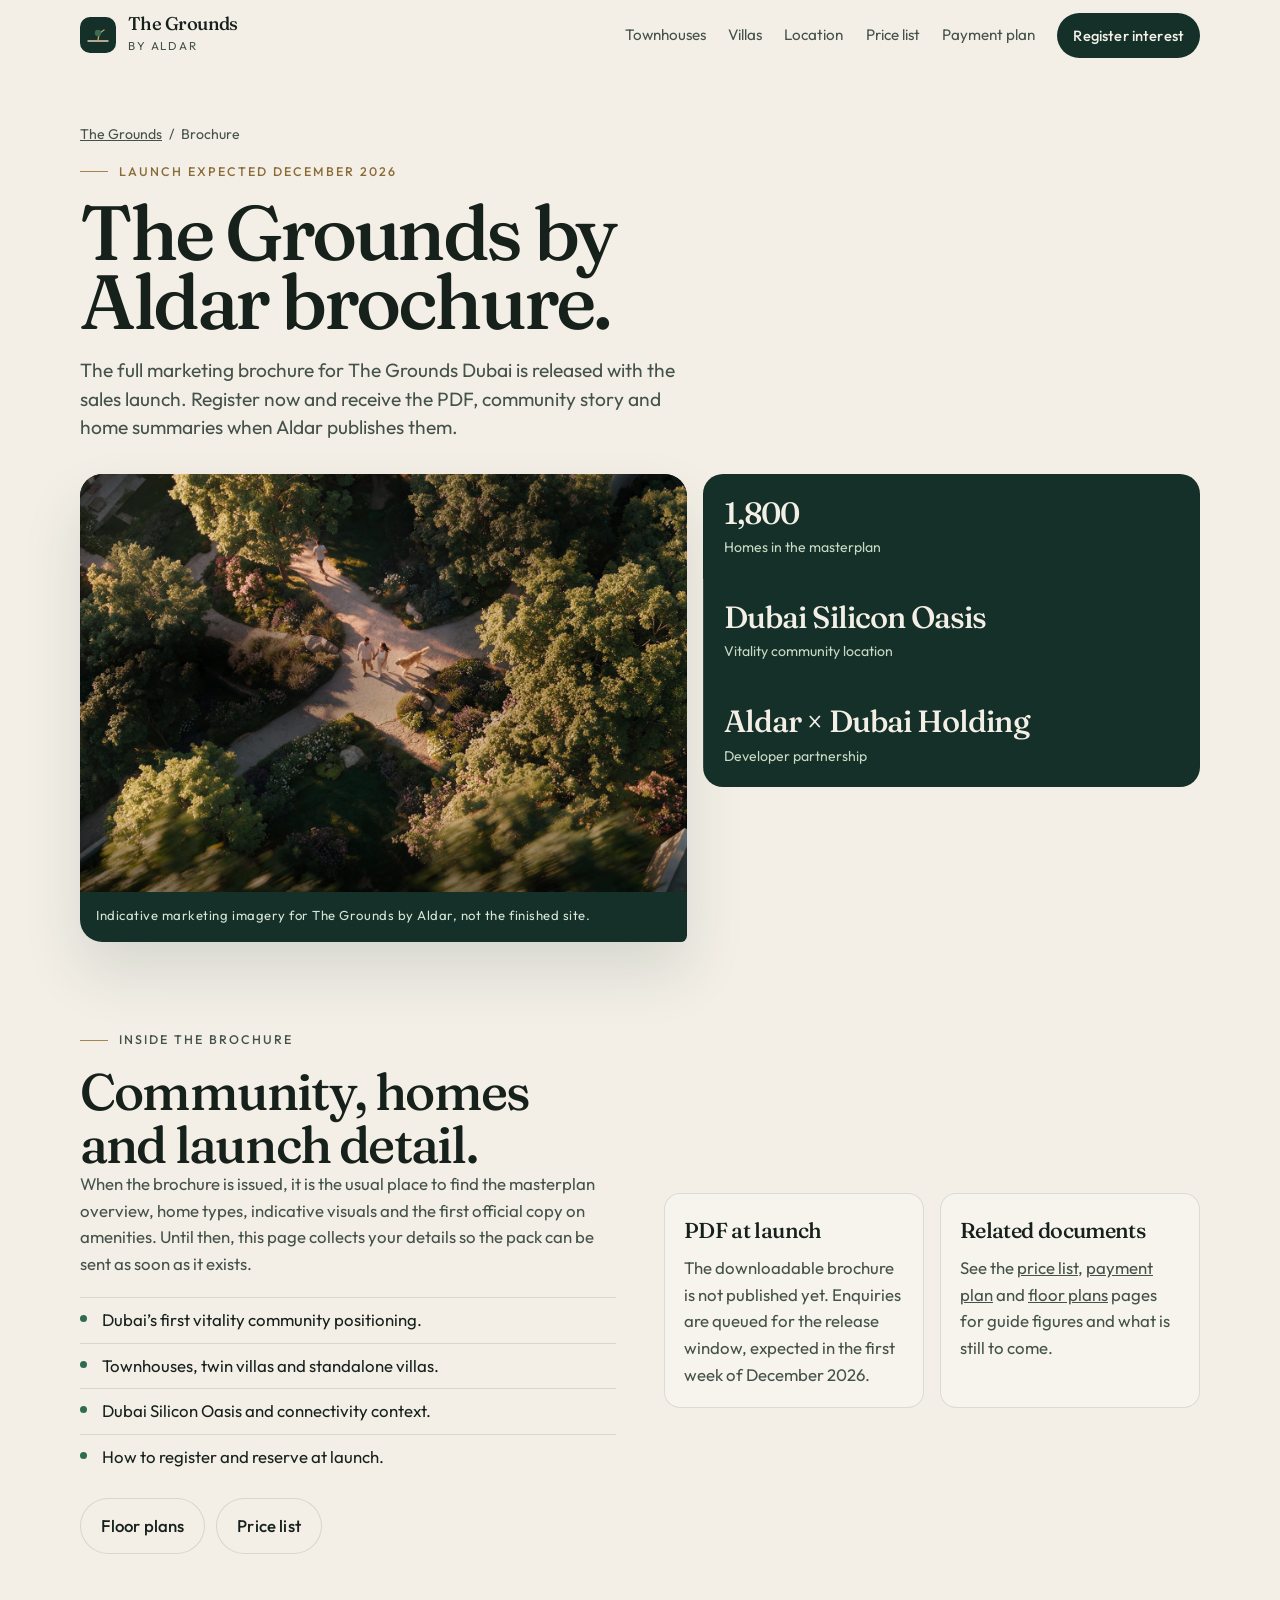
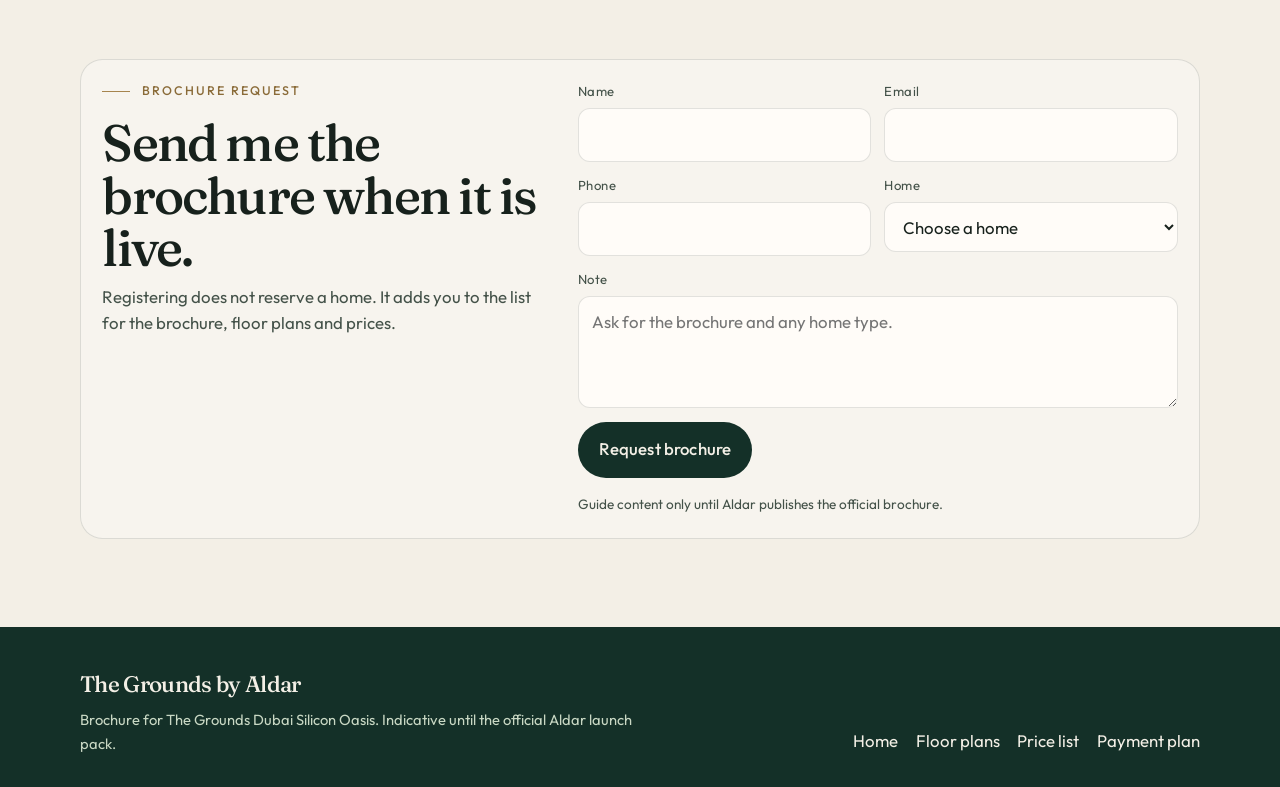
==== brochure/index.html @ dc60a8c9 "Add SEO pages, media, IndexNow, and hero video. Brochure, floor plans, price list, and payment plan " ====
<!DOCTYPE html>
<html lang="en">
<head>
  <meta charset="utf-8">
  <script>
    window.dataLayer = window.dataLayer || [];
    function gtag(){dataLayer.push(arguments);}
    gtag('js', new Date());
  </script>
  <script async src="https://www.googletagmanager.com/gtm.js?id=GTM-KSW89QM7"></script>
  <meta name="viewport" content="width=device-width, initial-scale=1">
  <meta name="indexnow" content="95e171fb8d6144fe8e148624938d73c3">
  <title>Brochure | The Grounds by Aldar Dubai Silicon Oasis</title>
  <meta name="description" content="Request The Grounds by Aldar brochure for Dubai’s first vitality community in Dubai Silicon Oasis. Townhouses and villas from AED 2.85M by Aldar and Dubai Holding.">
  <meta name="robots" content="index, follow">
  <link rel="canonical" href="https://thegrounds.ae/brochure/">
  <meta property="og:type" content="website">
  <meta property="og:site_name" content="The Grounds by Aldar">
  <meta property="og:title" content="The Grounds by Aldar brochure | Vitality community Dubai">
  <meta property="og:description" content="Download or receive the official brochure for The Grounds by Aldar in Dubai Silicon Oasis when it is released at launch.">
  <meta property="og:url" content="https://thegrounds.ae/brochure/">
  <meta property="og:image" content="https://thegrounds.ae/assets/home_banner.webp">
  <meta property="og:image:alt" content="The Grounds by Aldar vitality community marketing banner in Dubai Silicon Oasis">
  <meta name="twitter:card" content="summary_large_image">
  <meta name="theme-color" content="#f3efe6">
  <link rel="icon" href="../assets/favicon.svg" type="image/svg+xml">
  <link rel="stylesheet" href="../css/styles.css">
  <script type="application/ld+json">
  {
    "@context": "https://schema.org",
    "@type": "WebPage",
    "name": "The Grounds by Aldar brochure",
    "description": "Brochure and launch pack for The Grounds by Aldar, Dubai Silicon Oasis.",
    "url": "https://thegrounds.ae/brochure/",
    "isPartOf": { "@type": "WebSite", "name": "The Grounds by Aldar", "url": "https://thegrounds.ae/" },
    "about": {
      "@type": "Residence",
      "name": "The Grounds by Aldar",
      "address": { "@type": "PostalAddress", "addressLocality": "Dubai Silicon Oasis", "addressRegion": "Dubai", "addressCountry": "AE" }
    }
  }
  </script>
</head>
<body>
  <a class="skip" href="#content">Skip to content</a>
  <header class="site-header" data-header>
    <div class="header-inner">
      <a class="brand" href="../">
        <svg width="36" height="36" viewBox="0 0 36 36" aria-hidden="true">
          <rect width="36" height="36" rx="10" fill="#143028"/>
          <path d="M8 24h20" stroke="#e6d3b4" stroke-width="1.4" stroke-linecap="round"/>
          <path d="M18 24c0-6 2.2-9 6-11" stroke="#c4a36a" stroke-width="1.4" fill="none" stroke-linecap="round"/>
          <circle cx="18" cy="16" r="3.2" fill="#3e6b52"/>
        </svg>
        <span><strong>The Grounds</strong><em>by Aldar</em></span>
      </a>
      <button class="nav-toggle" type="button" aria-expanded="false" aria-controls="site-nav" data-nav-toggle>
        <span class="bars" aria-hidden="true"><span></span><span></span><span></span></span>
        <span data-nav-label>Menu</span>
      </button>
      <nav class="site-nav" id="site-nav" data-nav>
        <a href="../townhouses/">Townhouses</a>
        <a href="../villas/">Villas</a>
        <a href="../location/">Location</a>
        <a href="../price-list/">Price list</a>
        <a href="../payment-plan/">Payment plan</a>
        <a class="btn" href="#enquire">Register interest</a>
      </nav>
    </div>
  </header>

  <main id="content">
    <header class="wrap page-hero">
      <p class="crumbs"><a href="../">The Grounds</a> <span aria-hidden="true">/</span> Brochure</p>
      <p class="eyebrow"><span></span> Launch expected December 2026</p>
      <h1>The Grounds by Aldar brochure.</h1>
      <p class="lede">The full marketing brochure for The Grounds Dubai is released with the sales launch. Register now and receive the PDF, community story and home summaries when Aldar publishes them.</p>
    </header>

    <div class="wrap band">
      <figure class="frame">
        <img src="../assets/home_banner.webp" width="1600" height="900" loading="eager" decoding="async" alt="The Grounds by Aldar vitality community in Dubai Silicon Oasis — aerial lifestyle render with homes and green landscape">
        <figcaption>Indicative marketing imagery for The Grounds by Aldar, not the finished site.</figcaption>
      </figure>
      <div class="stats stack">
        <div><strong>1,800</strong><span>Homes in the masterplan</span></div>
        <div><strong>Dubai Silicon Oasis</strong><span>Vitality community location</span></div>
        <div><strong>Aldar × Dubai Holding</strong><span>Developer partnership</span></div>
      </div>
    </div>

    <section class="section">
      <div class="wrap split">
        <div class="measure">
          <p class="eyebrow"><span></span> Inside the brochure</p>
          <h2>Community, homes and launch detail.</h2>
          <p>When the brochure is issued, it is the usual place to find the masterplan overview, home types, indicative visuals and the first official copy on amenities. Until then, this page collects your details so the pack can be sent as soon as it exists.</p>
          <ul class="tick">
            <li>Dubai’s first vitality community positioning.</li>
            <li>Townhouses, twin villas and standalone villas.</li>
            <li>Dubai Silicon Oasis and connectivity context.</li>
            <li>How to register and reserve at launch.</li>
          </ul>
          <p style="margin-top:1.2rem;">
            <a class="btn btn-ghost" href="../floor-plans/">Floor plans</a>
            <a class="btn btn-ghost" href="../price-list/" style="margin-left:.5rem">Price list</a>
          </p>
        </div>
        <div class="why-grid">
          <article class="card">
            <h3>PDF at launch</h3>
            <p>The downloadable brochure is not published yet. Enquiries are queued for the release window, expected in the first week of December 2026.</p>
          </article>
          <article class="card">
            <h3>Related documents</h3>
            <p>See the <a href="../price-list/">price list</a>, <a href="../payment-plan/">payment plan</a> and <a href="../floor-plans/">floor plans</a> pages for guide figures and what is still to come.</p>
          </article>
        </div>
      </div>
    </section>

    <section class="section" id="enquire" style="padding-top:0">
      <div class="wrap enquire">
        <div>
          <p class="eyebrow"><span></span> Brochure request</p>
          <h2>Send me the brochure when it is live.</h2>
          <p class="intro">Registering does not reserve a home. It adds you to the list for the brochure, floor plans and prices.</p>
        </div>
        <form data-enquire action="#enquire" method="post">
          <div data-form-fields>
            <div class="form-grid">
              <label class="field"><span>Name</span><input name="name" type="text" autocomplete="name" required></label>
              <label class="field"><span>Email</span><input name="email" type="email" autocomplete="email" required></label>
              <label class="field"><span>Phone</span><input name="phone" type="tel" autocomplete="tel" required></label>
              <label class="field">
                <span>Home</span>
                <select name="home" required>
                  <option value="">Choose a home</option>
                  <option>3-bedroom townhouse</option>
                  <option>4-bedroom townhouse</option>
                  <option>4-bedroom twin villa</option>
                  <option>3-bedroom villa</option>
                  <option>4-bedroom villa</option>
                  <option>Not sure yet</option>
                </select>
              </label>
              <label class="field wide"><span>Note</span><textarea name="note" placeholder="Ask for the brochure and any home type."></textarea></label>
            </div>
            <p class="form-error" data-form-error hidden></p>
            <p style="margin-top:.9rem"><button class="btn" type="submit">Request brochure</button></p>
            <p class="fine">Guide content only until Aldar publishes the official brochure.</p>
          </div>
          <div class="form-success" data-form-success tabindex="-1" hidden>
            <h3>You’re on the list.</h3>
            <p>Thanks. We have noted your interest in the brochure. A reservation only happens later, against the developer’s sales documents.</p>
          </div>
        </form>
      </div>
    </section>
  </main>

  <footer class="site-footer">
    <div class="wrap footer-inner">
      <div>
        <strong>The Grounds by Aldar</strong>
        <p>Brochure for The Grounds Dubai Silicon Oasis. Indicative until the official Aldar launch pack.</p>
      </div>
      <nav class="footer-nav" aria-label="Footer">
        <a href="../">Home</a>
        <a href="../floor-plans/">Floor plans</a>
        <a href="../price-list/">Price list</a>
        <a href="../payment-plan/">Payment plan</a>
      </nav>
    </div>
  </footer>
  <script src="../js/main.js"></script>
</body>
</html>
---- css/styles.css ----
@font-face {
  font-family: "Fraunces";
  src: url("../assets/fonts/fraunces-400.woff2") format("woff2");
  font-weight: 400;
  font-style: normal;
  font-display: swap;
}
@font-face {
  font-family: "Fraunces";
  src: url("../assets/fonts/fraunces-400-italic.woff2") format("woff2");
  font-weight: 400;
  font-style: italic;
  font-display: swap;
}
@font-face {
  font-family: "Fraunces";
  src: url("../assets/fonts/fraunces-500.woff2") format("woff2");
  font-weight: 500;
  font-style: normal;
  font-display: swap;
}
@font-face {
  font-family: "Fraunces";
  src: url("../assets/fonts/fraunces-600.woff2") format("woff2");
  font-weight: 600;
  font-style: normal;
  font-display: swap;
}
@font-face {
  font-family: "Outfit";
  src: url("../assets/fonts/outfit-300.woff2") format("woff2");
  font-weight: 300;
  font-style: normal;
  font-display: swap;
}
@font-face {
  font-family: "Outfit";
  src: url("../assets/fonts/outfit-400.woff2") format("woff2");
  font-weight: 400;
  font-style: normal;
  font-display: swap;
}
@font-face {
  font-family: "Outfit";
  src: url("../assets/fonts/outfit-500.woff2") format("woff2");
  font-weight: 500;
  font-style: normal;
  font-display: swap;
}
@font-face {
  font-family: "Outfit";
  src: url("../assets/fonts/outfit-600.woff2") format("woff2");
  font-weight: 600;
  font-style: normal;
  font-display: swap;
}

:root {
  --ink: #17211c;
  --ink-soft: #445249;
  --forest: #143028;
  --forest-2: #1c4336;
  --leaf: #2f6b4f;
  --mist: #d7e4d6;
  --sand: #e7dcc8;
  --cream: #f3efe6;
  --paper: #f7f4ee;
  --white: #fffcf8;
  --brass: #a6844e;
  --brass-deep: #8a6b38;
  --line: rgba(23, 33, 28, 0.12);
  --serif: "Fraunces", "Iowan Old Style", Palatino, Georgia, serif;
  --sans: "Outfit", "Avenir Next", "Segoe UI", sans-serif;
  --wrap: 1120px;
  --header: 4.5rem;
}

*,
*::before,
*::after { box-sizing: border-box; }

html { scroll-behavior: smooth; }

body {
  margin: 0;
  color: var(--ink);
  background: var(--cream);
  font-family: var(--sans);
  font-weight: 400;
  font-size: 1.05rem;
  line-height: 1.6;
  text-rendering: optimizeLegibility;
}

body.nav-open { overflow: hidden; }

img { max-width: 100%; display: block; }

a { color: inherit; }

button, input, select, textarea { font: inherit; color: inherit; }

:focus-visible {
  outline: 2px solid var(--brass);
  outline-offset: 3px;
}

::selection {
  background: #e4d2ae;
  color: var(--ink);
}

[id] { scroll-margin-top: calc(var(--header) + 1rem); }

.skip {
  position: absolute;
  left: 1rem;
  top: -4rem;
  z-index: 80;
  background: var(--forest);
  color: var(--cream);
  padding: 0.7rem 1rem;
  border-radius: 999px;
  text-decoration: none;
}
.skip:focus { top: 1rem; }

.wrap {
  width: min(var(--wrap), calc(100% - 2.5rem));
  margin-inline: auto;
}

.site-header {
  position: sticky;
  top: 0;
  z-index: 40;
  height: var(--header);
  display: flex;
  align-items: center;
  background: var(--cream);
  border-bottom: 1px solid transparent;
}
.site-header.is-scrolled { border-bottom-color: var(--line); }

.header-inner {
  width: min(var(--wrap), calc(100% - 2.5rem));
  margin-inline: auto;
  display: flex;
  align-items: center;
  justify-content: space-between;
  gap: 1.5rem;
}

.brand {
  display: flex;
  align-items: center;
  gap: 0.75rem;
  text-decoration: none;
  min-width: 0;
}
.brand svg { flex: none; }
.brand strong,
.brand em { display: block; font-style: normal; }
.brand strong {
  font-family: var(--serif);
  font-weight: 500;
  font-size: 1.15rem;
  letter-spacing: -0.03em;
  line-height: 1;
}
.brand em {
  margin-top: 0.2rem;
  font-size: 0.72rem;
  letter-spacing: 0.16em;
  text-transform: uppercase;
  color: var(--ink-soft);
}

.nav-toggle {
  display: none;
  align-items: center;
  gap: 0.55rem;
  background: transparent;
  border: 1px solid var(--line);
  border-radius: 999px;
  padding: 0.45rem 0.8rem;
  cursor: pointer;
}
.bars {
  width: 1rem;
  height: 0.7rem;
  display: inline-flex;
  flex-direction: column;
  justify-content: space-between;
}
.bars span {
  display: block;
  height: 1.5px;
  background: var(--ink);
}

.site-nav {
  display: flex;
  align-items: center;
  gap: 1.4rem;
}
.site-nav a {
  text-decoration: none;
  font-size: 0.95rem;
  color: var(--ink-soft);
}
.site-nav a:hover { color: var(--ink); }
.site-nav a[aria-current="page"] {
  color: var(--ink);
  box-shadow: inset 0 -1px 0 var(--brass);
}

.btn {
  display: inline-flex;
  align-items: center;
  justify-content: center;
  gap: 0.5rem;
  border: 0;
  border-radius: 999px;
  padding: 0.9rem 1.3rem;
  background: var(--forest);
  color: var(--cream);
  text-decoration: none;
  cursor: pointer;
  font-weight: 500;
  letter-spacing: 0.01em;
}
.btn:hover { background: var(--forest-2); }
.btn-brass { background: var(--brass); color: #1c1408; }
.btn-brass:hover { background: var(--brass-deep); color: #fffaf2; }
.btn-ghost {
  background: transparent;
  color: var(--ink);
  box-shadow: inset 0 0 0 1px var(--line);
}
.btn-ghost:hover { background: rgba(23, 33, 28, 0.04); }
.site-nav .btn {
  color: var(--cream);
  box-shadow: none;
  padding: 0.65rem 1rem;
  font-size: 0.92rem;
}
.site-nav .btn:hover { color: var(--cream); }

.hero {
  display: grid;
  grid-template-columns: 1.05fr 0.95fr;
  gap: 3.5rem;
  align-items: end;
  padding: 3.5rem 0 2rem;
}
.eyebrow {
  display: flex;
  align-items: center;
  gap: 0.7rem;
  margin: 0 0 1rem;
  color: var(--brass-deep);
  font-size: 0.78rem;
  font-weight: 500;
  letter-spacing: 0.16em;
  text-transform: uppercase;
}
.eyebrow span {
  width: 1.75rem;
  height: 1px;
  background: var(--brass);
}
h1, h2, h3, p { margin-top: 0; }
h2 {
  margin-bottom: 0.6rem;
  font-family: var(--serif);
  font-weight: 500;
  font-size: clamp(2.1rem, 4vw, 3.4rem);
  letter-spacing: -0.035em;
  line-height: 1.02;
}
h1 {
  margin-bottom: 0.4rem;
  font-family: var(--serif);
  font-weight: 500;
  font-size: clamp(3.4rem, 7vw, 6.4rem);
  letter-spacing: -0.045em;
  line-height: 0.9;
}
.hero h1 em {
  font-style: italic;
  font-weight: 400;
}
.lede {
  max-width: 38rem;
  margin: 1.25rem 0 0;
  font-size: 1.2rem;
  line-height: 1.5;
  color: var(--ink-soft);
}
.hero-actions {
  display: flex;
  flex-wrap: wrap;
  gap: 0.75rem;
  margin-top: 1.8rem;
}
.frame {
  margin: 0;
  background: var(--forest);
  border-radius: 1.4rem 1.4rem 0.4rem 1.4rem;
  overflow: hidden;
  box-shadow: 0 30px 60px rgba(20, 48, 40, 0.12);
}
.frame img,
.frame video {
  width: 100%;
  height: 100%;
  object-fit: cover;
  aspect-ratio: 5 / 6;
  display: block;
}
.frame--banner .hero-banner {
  display: none;
}
.frame--banner .hero-banner-fallback {
  display: block;
}
.frame--banner.has-banner-video .hero-banner {
  display: block;
}
.frame--banner.has-banner-video .hero-banner-fallback {
  display: none;
}
.frame figcaption code {
  font-family: var(--sans);
  font-size: 0.78em;
  color: #e6d3b4;
}
.frame figcaption {
  padding: 0.85rem 1rem 1rem;
  color: #d7e4d6;
  font-size: 0.82rem;
  letter-spacing: 0.04em;
}

td a { text-decoration: none; }
td a:hover { color: var(--leaf); }
.stats.halves { grid-template-columns: 1fr 1fr; }
.stats.stack { grid-template-columns: 1fr; }
.stats {
  display: grid;
  grid-template-columns: repeat(4, 1fr);
  background: var(--forest);
  color: var(--cream);
  border-radius: 1.25rem;
  overflow: hidden;
}
.stats div { padding: 1.4rem 1.3rem 1.25rem; }
.stats div + div { box-shadow: inset 1px 0 0 rgba(243, 239, 230, 0.14); }
.stats strong {
  display: block;
  font-family: var(--serif);
  font-weight: 500;
  font-size: clamp(1.6rem, 2.4vw, 2.15rem);
  letter-spacing: -0.03em;
  line-height: 1.1;
}
.stats span {
  display: block;
  margin-top: 0.35rem;
  color: #c9d8c4;
  font-size: 0.88rem;
}

.section { padding: 5.5rem 0; }
.section-head {
  display: grid;
  grid-template-columns: 1fr 1fr;
  gap: 2rem;
  align-items: end;
  margin-bottom: 2.4rem;
}
.section-head h2,
.page-intro h2,
.split h2,
.block h2 {
  margin-bottom: 0;
  font-family: var(--serif);
  font-weight: 500;
  font-size: clamp(2.1rem, 4vw, 3.4rem);
  letter-spacing: -0.035em;
  line-height: 1.02;
}
.section-head p:last-child,
.intro {
  margin-bottom: 0;
  color: var(--ink-soft);
}

.home-list { border-bottom: 1px solid var(--line); }
.home-row {
  display: grid;
  grid-template-columns: 3.2rem 1.4fr 0.9fr 0.9fr auto;
  gap: 1rem;
  align-items: center;
  padding: 1.35rem 0;
  border-top: 1px solid var(--line);
  text-decoration: none;
}
.home-row:hover .home-row-name { color: var(--leaf); }
.home-row-index {
  font-size: 0.78rem;
  letter-spacing: 0.14em;
  color: var(--brass-deep);
}
.home-row-name {
  font-family: var(--serif);
  font-size: 1.55rem;
  letter-spacing: -0.03em;
  line-height: 1.15;
}
.home-row small {
  display: block;
  margin-top: 0.15rem;
  color: var(--ink-soft);
  font-family: var(--sans);
  font-size: 0.92rem;
}
.home-row-meta { color: var(--ink-soft); }
.home-row-price {
  font-family: var(--serif);
  font-size: 1.35rem;
  letter-spacing: -0.03em;
  text-align: right;
}
.home-row-go {
  width: 2.4rem;
  height: 2.4rem;
  border-radius: 50%;
  display: grid;
  place-items: center;
  box-shadow: inset 0 0 0 1px var(--line);
}

.why-grid,
.card-grid,
.pillar-grid {
  display: grid;
  grid-template-columns: 1fr 1fr;
  gap: 1rem;
}
.card-grid.three { grid-template-columns: repeat(3, 1fr); }
.pillar-grid { grid-template-columns: repeat(4, 1fr); }
.card, .pillar, .step, .cost {
  background: var(--paper);
  border-radius: 1rem;
  padding: 1.3rem 1.25rem 1.2rem;
  box-shadow: inset 0 0 0 1px var(--line);
}
.card h3, .pillar h3, .step h3, .cost h3 {
  margin: 0 0 0.4rem;
  font-family: var(--serif);
  font-weight: 500;
  font-size: 1.35rem;
  letter-spacing: -0.03em;
}
.card p, .pillar p, .step p, .cost p { margin: 0; color: var(--ink-soft); }
.card .price {
  margin-top: 1rem;
  font-family: var(--serif);
  font-size: 1.7rem;
  letter-spacing: -0.03em;
  color: var(--ink);
}

.split {
  display: grid;
  grid-template-columns: 1fr 1fr;
  gap: 3rem;
  align-items: center;
}
.split.reverse { direction: rtl; }
.split.reverse > * { direction: ltr; }
.split .frame img { aspect-ratio: 16 / 11; }
.measure { max-width: 38rem; }
.measure p, .prose p { color: var(--ink-soft); }
.prose p + p { margin-top: 0; }

.tick {
  margin: 1.2rem 0 0;
  padding: 0;
  list-style: none;
}
.tick li {
  position: relative;
  padding: 0.55rem 0 0.55rem 1.4rem;
  border-top: 1px solid var(--line);
}
.tick li::before {
  content: "";
  position: absolute;
  left: 0;
  top: 1.05rem;
  width: 0.45rem;
  height: 0.45rem;
  border-radius: 50%;
  background: var(--leaf);
}

.invest {
  display: grid;
  grid-template-columns: 0.9fr 1.1fr;
  gap: 1rem;
  background: var(--forest);
  color: var(--cream);
  border-radius: 1.4rem;
  padding: 1rem;
}
.invest-figure, .invest-copy {
  border-radius: 1rem;
  padding: 1.6rem;
}
.invest-figure { background: #10261f; }
.invest-copy { background: transparent; padding-right: 1.4rem; }
.invest-figure strong {
  display: block;
  font-family: var(--serif);
  font-weight: 500;
  font-size: clamp(2.6rem, 5vw, 4.2rem);
  letter-spacing: -0.04em;
  line-height: 0.95;
}
.invest-figure span, .invest-copy p { color: #c9d8c4; }
.invest-copy h2 { color: var(--cream); }
.legend {
  display: flex;
  flex-wrap: wrap;
  gap: 0.8rem 1.2rem;
  margin: 1.2rem 0 0;
  padding: 0;
  list-style: none;
  color: #d7e4d6;
  font-size: 0.92rem;
}
.swatch {
  display: inline-block;
  width: 0.7rem;
  height: 0.7rem;
  margin-right: 0.35rem;
  border-radius: 2px;
  vertical-align: -1px;
}
.swatch.home { background: #f7f4ee; }
.swatch.park { background: #8aaf8c; }
.swatch.path { background: #e6d3b4; }
.swatch.shop { background: #c4a36a; }

.plan {
  display: grid;
  grid-template-columns: repeat(3, 1fr);
  gap: 1rem;
}
.plan article {
  padding: 1.4rem 1.2rem 1.3rem;
  background: var(--paper);
  border-radius: 1rem;
  box-shadow: inset 0 0 0 1px var(--line);
}
.plan em {
  display: block;
  margin-bottom: 0.8rem;
  font-family: var(--serif);
  font-style: normal;
  font-size: 2.4rem;
  letter-spacing: -0.04em;
  color: var(--leaf);
}
.plan h3 { margin: 0 0 0.35rem; font-size: 1.05rem; font-weight: 500; }
.plan p { margin: 0; color: var(--ink-soft); }

.steps {
  display: grid;
  grid-template-columns: repeat(5, 1fr);
  gap: 0.8rem;
  margin: 0;
  padding: 0;
  list-style: none;
}
.steps li {
  padding-top: 0.9rem;
  border-top: 1px solid var(--line);
}
.steps strong {
  display: block;
  font-family: var(--serif);
  font-weight: 500;
  font-size: 1.8rem;
  letter-spacing: -0.04em;
  color: var(--brass-deep);
}
.steps span { display: block; margin-top: 0.25rem; }

.district {
  display: grid;
  gap: 0.8rem;
}
.district-row {
  display: grid;
  grid-template-columns: 1fr auto 1fr;
  gap: 0.8rem;
  align-items: stretch;
}
.node {
  background: var(--paper);
  border-radius: 1rem;
  padding: 1.15rem 1.2rem;
  box-shadow: inset 0 0 0 1px var(--line);
}
.node.focal {
  background: var(--forest);
  color: var(--cream);
  box-shadow: none;
}
.node.focal p { color: #c9d8c4; }
.node h3 {
  margin: 0 0 0.25rem;
  font-family: var(--serif);
  font-weight: 500;
  font-size: 1.45rem;
  letter-spacing: -0.03em;
}
.node p { margin: 0; color: var(--ink-soft); }
.link-note {
  display: grid;
  place-items: center;
  color: var(--brass-deep);
  font-size: 0.75rem;
  letter-spacing: 0.14em;
  text-transform: uppercase;
  text-align: center;
}

.table-wrap { overflow-x: auto; }
table {
  width: 100%;
  border-collapse: collapse;
  min-width: 40rem;
}
th, td {
  padding: 1rem 0.8rem;
  text-align: left;
  border-bottom: 1px solid var(--line);
  vertical-align: top;
}
th {
  font-size: 0.75rem;
  font-weight: 500;
  letter-spacing: 0.14em;
  text-transform: uppercase;
  color: var(--ink-soft);
}
td:first-child {
  font-family: var(--serif);
  font-size: 1.25rem;
  letter-spacing: -0.03em;
}
.num { font-variant-numeric: tabular-nums; white-space: nowrap; }
@media (max-width: 760px) {
  .table-wrap { overflow: visible; }
  table { min-width: 0; }
  table thead { display: none; }
  table tr {
    display: block;
    padding: 0.9rem 0 1rem;
    border-bottom: 1px solid var(--line);
  }
  table td {
    display: block;
    padding: 0.15rem 0;
    border: 0;
    white-space: normal;
  }
  table td:first-child { font-size: 1.35rem; }
  table td:nth-child(2)::before { content: "Bedrooms"; }
  table td:nth-child(3)::before { content: "Area"; }
  table td:nth-child(4)::before { content: "Guide price"; }
  table td:nth-child(n + 2)::before {
    display: inline-block;
    min-width: 6.5rem;
    margin-right: 0.5rem;
    color: var(--ink-soft);
    font-family: var(--sans);
    font-size: 0.72rem;
    letter-spacing: 0.12em;
    text-transform: uppercase;
  }
}

.faq { border-top: 1px solid var(--line); }
.faq-item { border-bottom: 1px solid var(--line); }
.faq-item button {
  width: 100%;
  display: flex;
  justify-content: space-between;
  gap: 1rem;
  padding: 1.15rem 0;
  background: none;
  border: 0;
  text-align: left;
  cursor: pointer;
  font-family: var(--serif);
  font-size: 1.3rem;
  letter-spacing: -0.03em;
}
.faq-item button span[aria-hidden] {
  font-family: var(--sans);
  color: var(--brass-deep);
}
.faq-item [data-faq-panel] { padding: 0 0 1.15rem; color: var(--ink-soft); }
.faq-item [data-faq-panel] p { margin: 0; }

.enquire {
  display: grid;
  grid-template-columns: 0.85fr 1.15fr;
  gap: 2rem;
  background: var(--paper);
  border-radius: 1.4rem;
  padding: 1.4rem;
  box-shadow: inset 0 0 0 1px var(--line);
}
.form-grid {
  display: grid;
  grid-template-columns: 1fr 1fr;
  gap: 0.8rem;
}
.field { display: flex; flex-direction: column; gap: 0.35rem; }
.field.wide { grid-column: 1 / -1; }
.field span { font-size: 0.82rem; letter-spacing: 0.04em; color: var(--ink-soft); }
input, select, textarea {
  width: 100%;
  border: 1px solid var(--line);
  background: var(--white);
  border-radius: 0.75rem;
  padding: 0.8rem 0.85rem;
}
textarea { min-height: 7rem; resize: vertical; }
.form-error {
  margin: 0.8rem 0 0;
  color: #8a3d2b;
}
.form-success {
  margin: 0;
  padding: 1.5rem;
  background: var(--forest);
  color: var(--cream);
  border-radius: 1rem;
}
.form-success h3 {
  margin: 0 0 0.4rem;
  font-family: var(--serif);
  font-weight: 500;
  font-size: 2rem;
  letter-spacing: -0.03em;
}
.form-success p { margin: 0; color: #d7e4d6; }
.fine {
  margin: 0.8rem 0 0;
  color: var(--ink-soft);
  font-size: 0.85rem;
}

.page-hero { padding: 3.2rem 0 0; }
.page-hero h1 { font-size: clamp(3rem, 6vw, 5.2rem); max-width: 14ch; }
.crumbs {
  display: flex;
  gap: 0.45rem;
  margin: 0 0 1rem;
  color: var(--ink-soft);
  font-size: 0.88rem;
}
.crumbs a { color: var(--ink-soft); }

.band {
  margin-top: 2rem;
  display: grid;
  grid-template-columns: 1.1fr 0.9fr;
  gap: 1rem;
  align-items: start;
}
.band .frame img { aspect-ratio: 16 / 11; }
.stats { align-content: start; }
.note {
  margin: 1rem 0 0;
  color: var(--ink-soft);
  font-size: 0.92rem;
}

.site-footer {
  padding: 2.5rem 0 2rem;
  color: #c9d8c4;
  background: var(--forest);
}
.footer-inner {
  display: flex;
  justify-content: space-between;
  gap: 2rem;
  align-items: end;
}
.site-footer strong {
  display: block;
  color: var(--cream);
  font-family: var(--serif);
  font-weight: 500;
  font-size: 1.4rem;
  letter-spacing: -0.03em;
}
.site-footer p { margin: 0.35rem 0 0; max-width: 36rem; font-size: 0.92rem; }
.footer-nav {
  display: flex;
  flex-wrap: wrap;
  gap: 0.8rem 1.1rem;
  justify-content: flex-end;
}
.footer-nav a { color: var(--cream); text-decoration: none; }
.footer-nav a:hover { color: #e6d3b4; }

.js .reveal {
  opacity: 0;
  transform: translateY(14px);
  transition: opacity 0.7s ease, transform 0.7s ease;
}
.js .reveal.is-in { opacity: 1; transform: none; }

@media (prefers-reduced-motion: reduce) {
  html { scroll-behavior: auto; }
  .js .reveal { opacity: 1; transform: none; transition: none; }
}

@media (max-width: 980px) {
  .hero, .section-head, .split, .split.reverse, .invest, .enquire, .band, .footer-inner {
    grid-template-columns: 1fr;
    direction: ltr;
  }
  .stats, .pillar-grid, .card-grid.three, .steps { grid-template-columns: 1fr 1fr; }
  .plan { grid-template-columns: 1fr; }
  .home-row { grid-template-columns: 2.4rem minmax(0, 1fr) auto; }
  .home-row-meta { display: none; }
  .home-row-price { grid-column: 2; text-align: left; }
  .home-row-go { grid-column: 3; grid-row: 1 / span 2; align-self: center; }
  .district-row { grid-template-columns: 1fr; }
  .link-note { padding: 0.2rem 0; }
  .frame img { aspect-ratio: 16 / 11; }
}

@media (max-width: 760px) {
  .nav-toggle { display: inline-flex; }
  .site-nav {
    position: fixed;
    z-index: 30;
    inset: calc(var(--header) + 0.6rem) 0.8rem 0.8rem;
    display: flex;
    flex-direction: column;
    align-items: stretch;
    gap: 0.2rem;
    padding: 1.4rem;
    background: var(--forest);
    color: var(--cream);
    border-radius: 1.2rem;
    opacity: 0;
    transform: translateY(-8px);
    pointer-events: none;
  }
  .site-nav.is-open {
    opacity: 1;
    transform: none;
    pointer-events: auto;
  }
  .site-nav a {
    color: var(--cream);
    font-family: var(--serif);
    font-size: 1.7rem;
    letter-spacing: -0.03em;
    padding: 0.35rem 0;
  }
  .site-nav a[aria-current="page"] {
    color: #e6d3b4;
    box-shadow: none;
  }
  .site-nav .btn {
    margin-top: auto;
    font-family: var(--sans);
    font-size: 1rem;
    background: var(--brass);
    color: #1c1408;
  }
  .stats, .stats.halves, .stats.stack, .why-grid, .pillar-grid, .card-grid, .card-grid.three, .steps, .form-grid {
    grid-template-columns: 1fr;
  }
  .stats div + div { box-shadow: inset 0 1px 0 rgba(243, 239, 230, 0.14); }
  h1 { font-size: 3.3rem; }
  .home-row-name { font-size: 1.25rem; }
  .home-row-price { font-size: 1.05rem; }
}
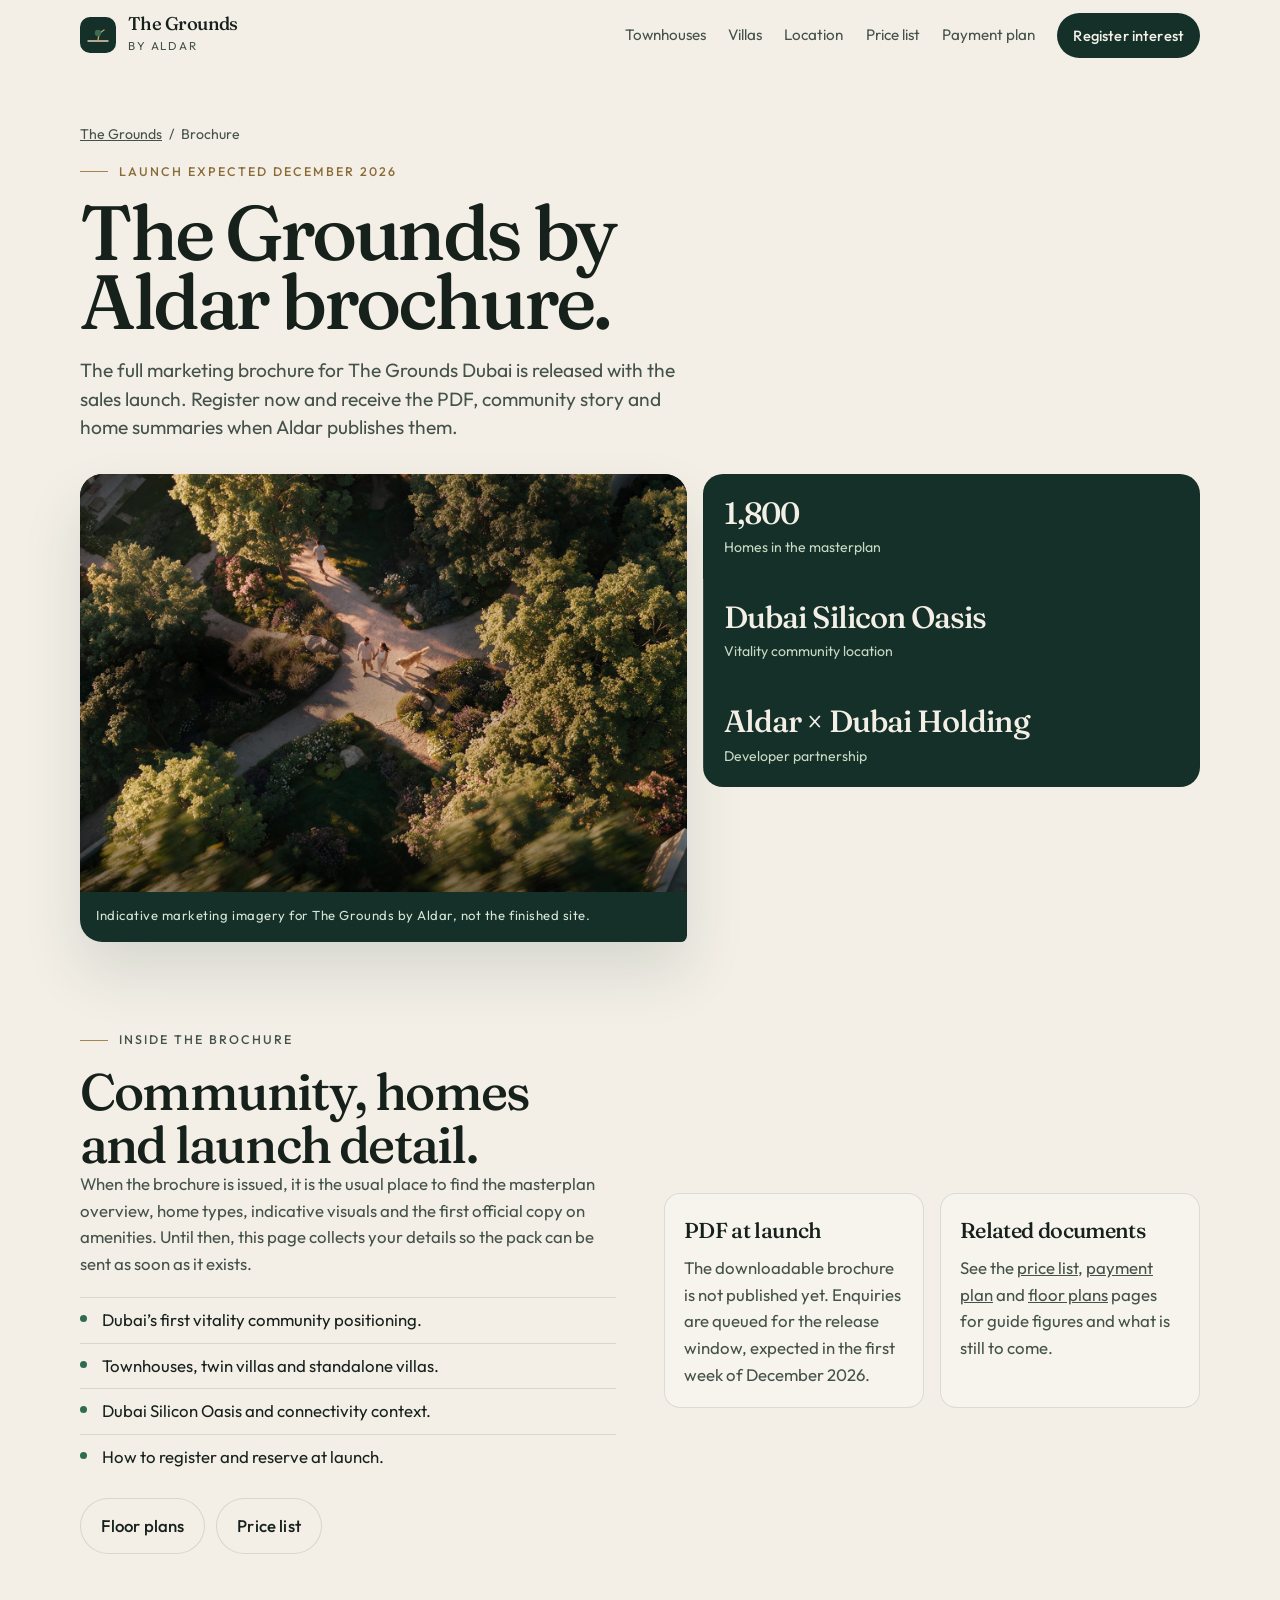
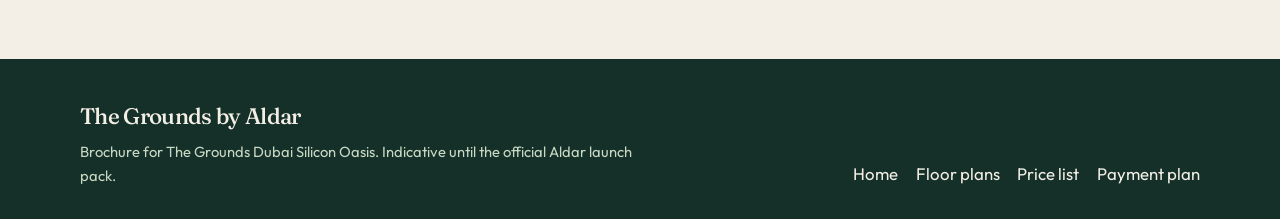
==== commit 91375ad5: "Add image sitemap, llms files, and modal registration. Sitemap index with image map JSON; llms.txt g" ====
--- a/brochure/index.html
+++ b/brochure/index.html
@@ -23,6 +23,7 @@
   <meta property="og:image:alt" content="The Grounds by Aldar vitality community marketing banner in Dubai Silicon Oasis">
   <meta name="twitter:card" content="summary_large_image">
   <meta name="theme-color" content="#f3efe6">
+  <link rel="describedby" href="https://thegrounds.ae/llms.txt">
   <link rel="icon" href="../assets/favicon.svg" type="image/svg+xml">
   <link rel="stylesheet" href="../css/styles.css">
   <script type="application/ld+json">
@@ -64,7 +65,7 @@
         <a href="../location/">Location</a>
         <a href="../price-list/">Price list</a>
         <a href="../payment-plan/">Payment plan</a>
-        <a class="btn" href="#enquire">Register interest</a>
+        <a class="btn" href="#" data-open-enquire>Register interest</a>
       </nav>
     </div>
   </header>
@@ -119,44 +120,6 @@
       </div>
     </section>
 
-    <section class="section" id="enquire" style="padding-top:0">
-      <div class="wrap enquire">
-        <div>
-          <p class="eyebrow"><span></span> Brochure request</p>
-          <h2>Send me the brochure when it is live.</h2>
-          <p class="intro">Registering does not reserve a home. It adds you to the list for the brochure, floor plans and prices.</p>
-        </div>
-        <form data-enquire action="#enquire" method="post">
-          <div data-form-fields>
-            <div class="form-grid">
-              <label class="field"><span>Name</span><input name="name" type="text" autocomplete="name" required></label>
-              <label class="field"><span>Email</span><input name="email" type="email" autocomplete="email" required></label>
-              <label class="field"><span>Phone</span><input name="phone" type="tel" autocomplete="tel" required></label>
-              <label class="field">
-                <span>Home</span>
-                <select name="home" required>
-                  <option value="">Choose a home</option>
-                  <option>3-bedroom townhouse</option>
-                  <option>4-bedroom townhouse</option>
-                  <option>4-bedroom twin villa</option>
-                  <option>3-bedroom villa</option>
-                  <option>4-bedroom villa</option>
-                  <option>Not sure yet</option>
-                </select>
-              </label>
-              <label class="field wide"><span>Note</span><textarea name="note" placeholder="Ask for the brochure and any home type."></textarea></label>
-            </div>
-            <p class="form-error" data-form-error hidden></p>
-            <p style="margin-top:.9rem"><button class="btn" type="submit">Request brochure</button></p>
-            <p class="fine">Guide content only until Aldar publishes the official brochure.</p>
-          </div>
-          <div class="form-success" data-form-success tabindex="-1" hidden>
-            <h3>You’re on the list.</h3>
-            <p>Thanks. We have noted your interest in the brochure. A reservation only happens later, against the developer’s sales documents.</p>
-          </div>
-        </form>
-      </div>
-    </section>
   </main>
 
   <footer class="site-footer">
--- a/css/styles.css
+++ b/css/styles.css
@@ -728,6 +728,155 @@
   padding: 1.4rem;
   box-shadow: inset 0 0 0 1px var(--line);
 }
+
+body.enquire-open { overflow: hidden; }
+
+.enquire-modal {
+  position: fixed;
+  inset: 0;
+  z-index: 200;
+  display: flex;
+  align-items: center;
+  justify-content: center;
+  padding: 1.25rem;
+}
+.enquire-modal[hidden] { display: none !important; }
+
+.enquire-modal__backdrop {
+  position: absolute;
+  inset: 0;
+  border: 0;
+  padding: 0;
+  background: rgba(20, 48, 40, 0.52);
+  cursor: pointer;
+}
+
+.enquire-modal__panel {
+  position: relative;
+  width: min(100%, 28rem);
+  max-height: min(92vh, 52rem);
+  overflow: auto;
+  padding: 1.65rem 1.75rem 1.5rem;
+  background: var(--cream);
+  border-radius: 1rem;
+  box-shadow: 0 24px 60px rgba(23, 33, 28, 0.22);
+}
+
+.enquire-modal__close {
+  position: absolute;
+  top: 1rem;
+  right: 1rem;
+  width: 2.25rem;
+  height: 2.25rem;
+  border: 1px solid var(--line);
+  border-radius: 0.5rem;
+  background: var(--white);
+  color: var(--ink);
+  font-size: 1.35rem;
+  line-height: 1;
+  cursor: pointer;
+}
+
+.enquire-modal__eyebrow {
+  margin: 0 0 0.65rem;
+  font-size: 0.72rem;
+  font-weight: 500;
+  letter-spacing: 0.16em;
+  text-transform: uppercase;
+  color: var(--brass-deep);
+}
+
+.enquire-modal__title {
+  margin: 0 0 0.5rem;
+  padding-right: 2.5rem;
+  font-family: var(--serif);
+  font-weight: 500;
+  font-size: clamp(2rem, 5vw, 2.55rem);
+  line-height: 1.05;
+  letter-spacing: -0.03em;
+}
+
+.enquire-modal__lede {
+  margin: 0 0 1.35rem;
+  color: var(--ink-soft);
+  font-size: 0.95rem;
+  line-height: 1.5;
+}
+
+.enquire-modal__fields {
+  display: flex;
+  flex-direction: column;
+  gap: 0.85rem;
+}
+
+.enquire-modal__fields .field span {
+  font-size: 0.84rem;
+  color: var(--ink-soft);
+}
+
+.phone-field {
+  display: grid;
+  grid-template-columns: 5.75rem minmax(0, 1fr);
+  gap: 0.5rem;
+}
+
+.phone-dial {
+  padding-left: 0.55rem;
+  padding-right: 0.35rem;
+  font-size: 0.82rem;
+}
+
+.role-field {
+  margin: 0;
+  padding: 0;
+  border: 0;
+}
+
+.role-field legend {
+  margin: 0 0 0.4rem;
+  padding: 0;
+  font-size: 0.84rem;
+  color: var(--ink-soft);
+}
+
+.role-toggle {
+  display: grid;
+  grid-template-columns: 1fr 1fr;
+  gap: 0.55rem;
+}
+
+.role-toggle__btn {
+  padding: 0.85rem 0.75rem;
+  border: 1px solid var(--line);
+  border-radius: 0.75rem;
+  background: var(--white);
+  color: var(--ink);
+  font-family: var(--sans);
+  font-size: 0.95rem;
+  cursor: pointer;
+  transition: border-color 0.15s ease, background 0.15s ease;
+}
+
+.role-toggle__btn.is-active {
+  border-color: rgba(20, 48, 40, 0.35);
+  background: var(--paper);
+  font-weight: 500;
+}
+
+.enquire-modal textarea {
+  min-height: 5.5rem;
+}
+
+.btn-block {
+  width: 100%;
+  justify-content: center;
+  margin-top: 0.25rem;
+}
+
+.enquire-modal__success {
+  margin-top: 0.5rem;
+}
+
 .form-grid {
   display: grid;
   grid-template-columns: 1fr 1fr;
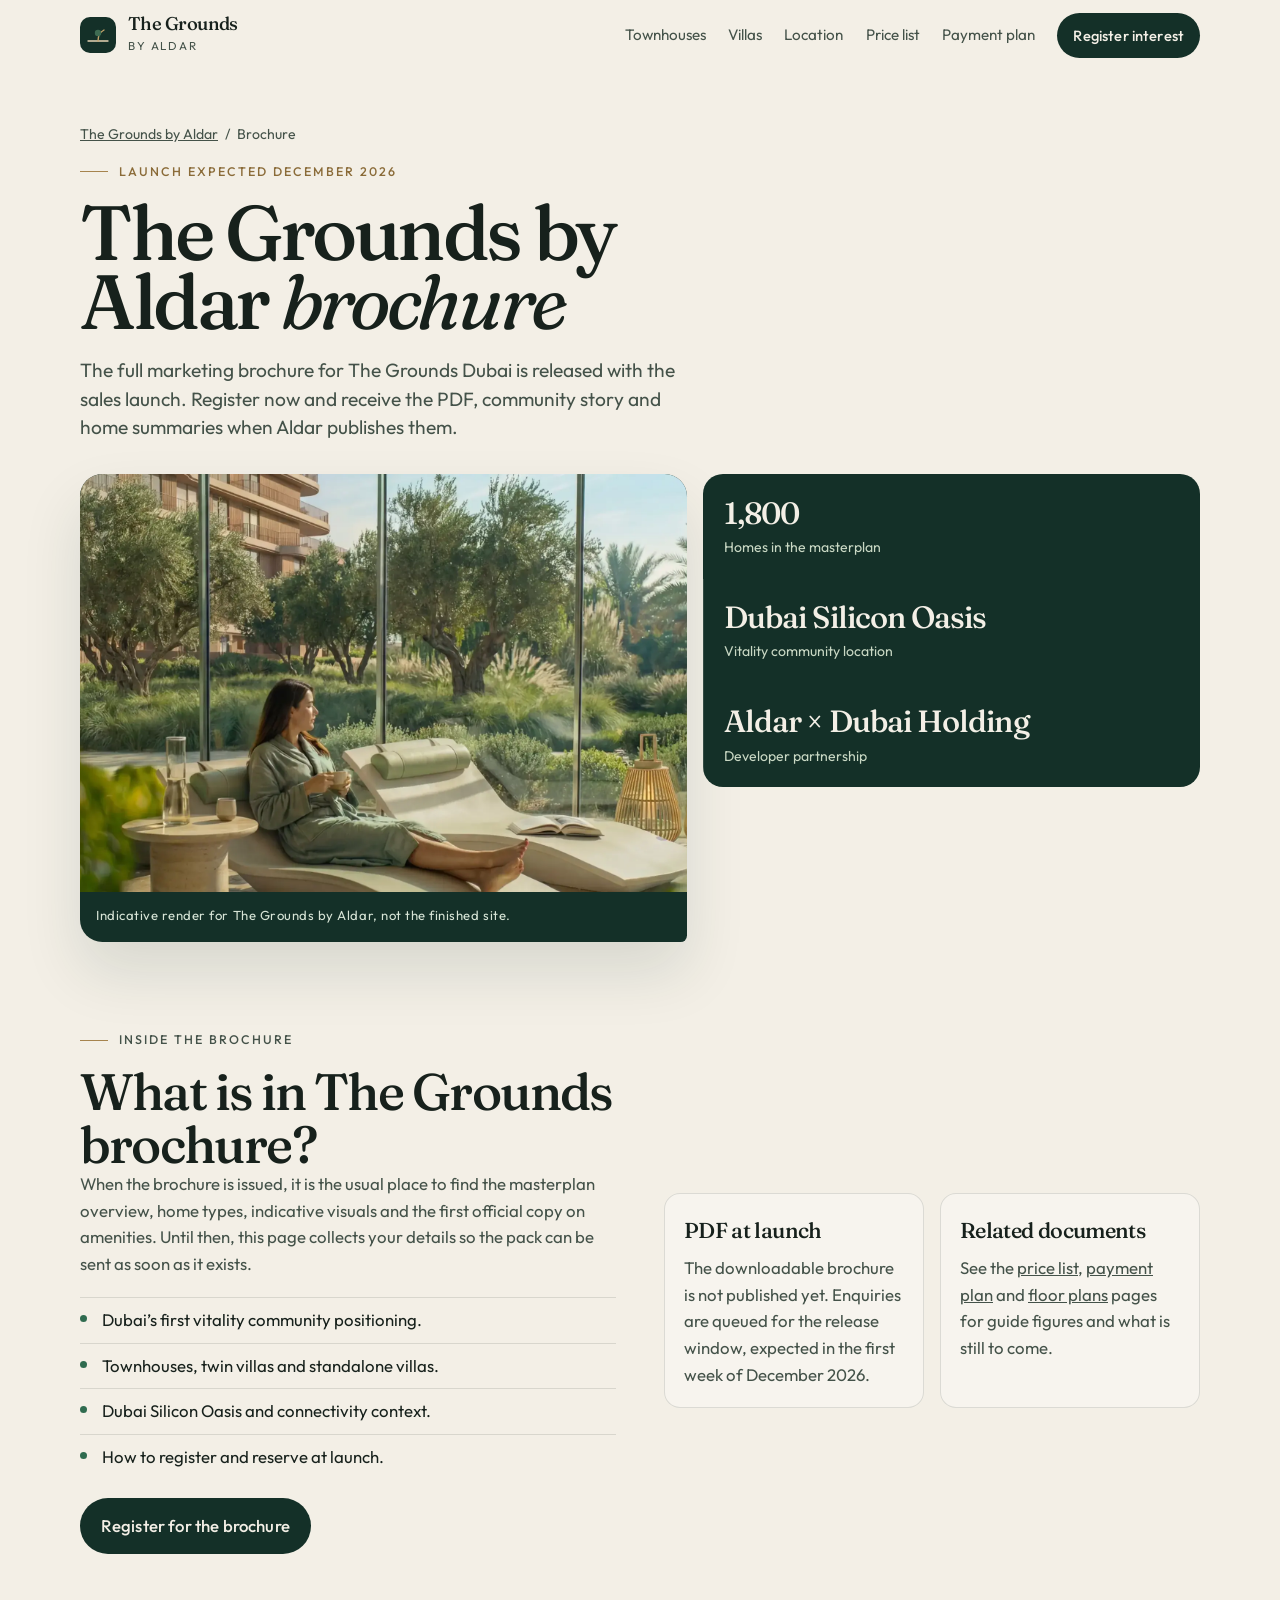
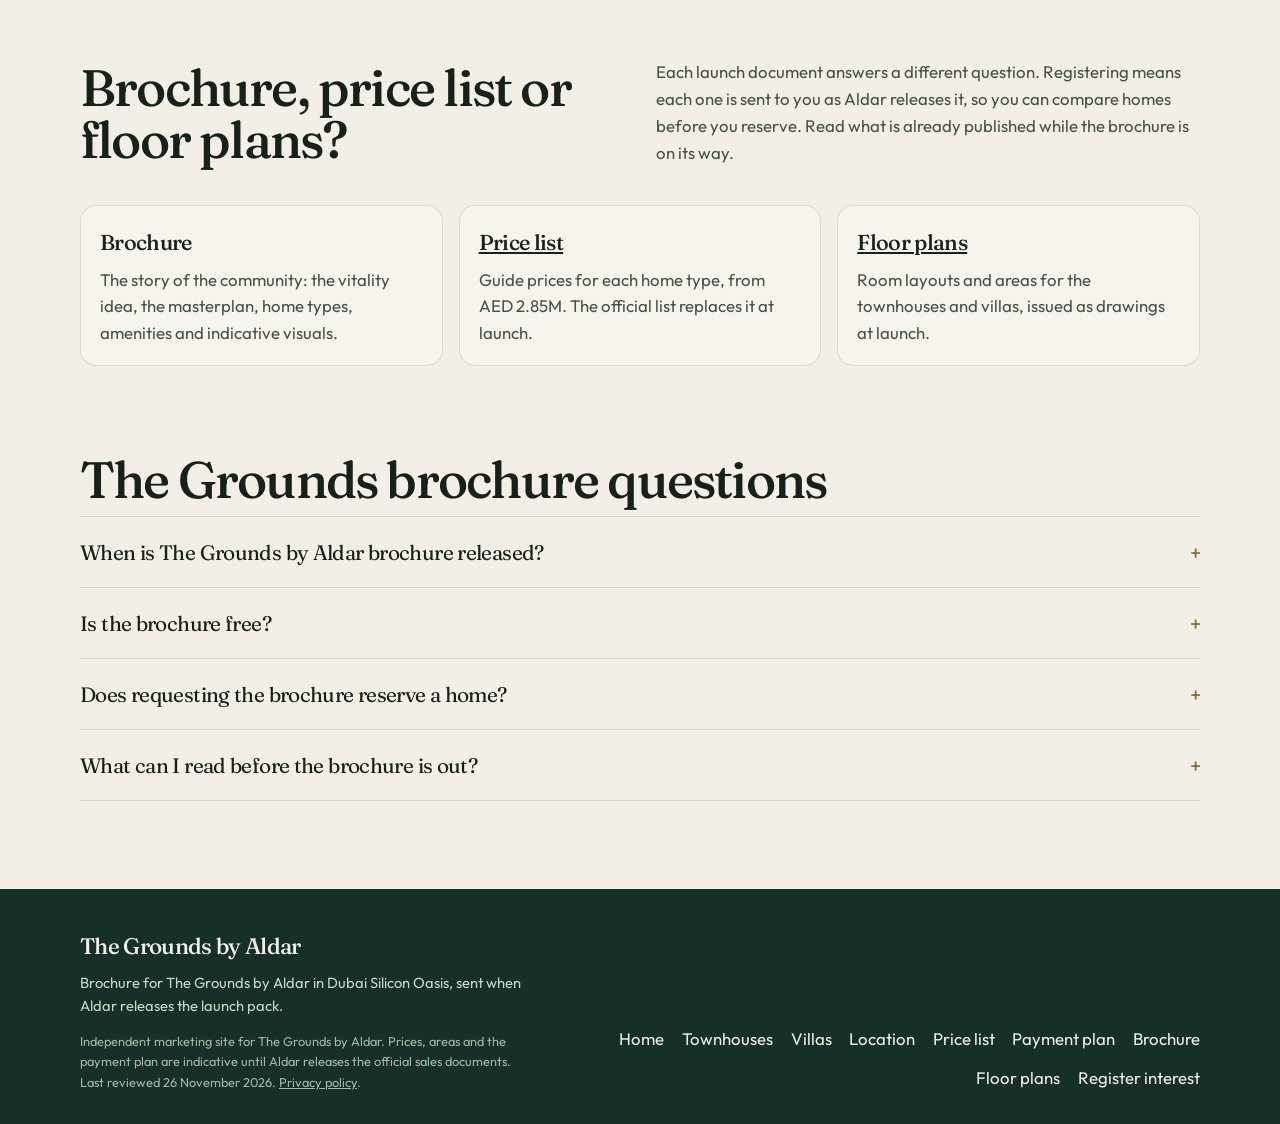
==== commit db2a99a9: "SEO pass: keyword silo, schema, lead capture, privacy page. - Remove /price-payment-plan/ (duplicate" ====
--- a/brochure/index.html
+++ b/brochure/index.html
@@ -2,86 +2,140 @@
 <html lang="en">
 <head>
   <meta charset="utf-8">
+  <meta name="viewport" content="width=device-width, initial-scale=1">
+  <title>The Grounds by Aldar Brochure | Register for the PDF</title>
+  <meta name="description" content="Register for The Grounds by Aldar brochure PDF, sent when Aldar releases it at the December 2026 launch, with the masterplan, home types and amenities.">
+  <meta name="robots" content="index, follow, max-image-preview:large">
+  <link rel="canonical" href="https://thegrounds.ae/brochure/">
+  <meta property="og:type" content="website">
+  <meta property="og:locale" content="en_AE">
+  <meta property="og:site_name" content="The Grounds by Aldar">
+  <meta property="og:title" content="The Grounds by Aldar Brochure | Register for the PDF">
+  <meta property="og:description" content="Register for The Grounds by Aldar brochure PDF, sent when Aldar releases it at the December 2026 launch, with the masterplan, home types and amenities.">
+  <meta property="og:url" content="https://thegrounds.ae/brochure/">
+  <meta property="og:image" content="https://thegrounds.ae/assets/lifestyle-garden-lounge.webp">
+  <meta property="og:image:width" content="2560">
+  <meta property="og:image:height" content="1140">
+  <meta property="og:image:alt" content="Garden lounge at The Grounds by Aldar, indicative render">
+  <meta name="twitter:card" content="summary_large_image">
+  <meta name="twitter:title" content="The Grounds by Aldar Brochure | Register for the PDF">
+  <meta name="twitter:description" content="Register for The Grounds by Aldar brochure PDF, sent when Aldar releases it at the December 2026 launch, with the masterplan, home types and amenities.">
+  <meta name="twitter:image" content="https://thegrounds.ae/assets/lifestyle-garden-lounge.webp">
+  <meta name="theme-color" content="#f3efe6">
+  <meta name="indexnow" content="95e171fb8d6144fe8e148624938d73c3">
+  <link rel="describedby" href="https://thegrounds.ae/llms.txt">
+  <link rel="icon" href="../assets/favicon.svg" type="image/svg+xml">
+  <link rel="stylesheet" href="../css/styles.css">
   <script>
     window.dataLayer = window.dataLayer || [];
     function gtag(){dataLayer.push(arguments);}
     gtag('js', new Date());
   </script>
   <script async src="https://www.googletagmanager.com/gtm.js?id=GTM-KSW89QM7"></script>
-  <meta name="viewport" content="width=device-width, initial-scale=1">
-  <meta name="indexnow" content="95e171fb8d6144fe8e148624938d73c3">
-  <title>Brochure | The Grounds by Aldar Dubai Silicon Oasis</title>
-  <meta name="description" content="Request The Grounds by Aldar brochure for Dubai’s first vitality community in Dubai Silicon Oasis. Townhouses and villas from AED 2.85M by Aldar and Dubai Holding.">
-  <meta name="robots" content="index, follow">
-  <link rel="canonical" href="https://thegrounds.ae/brochure/">
-  <meta property="og:type" content="website">
-  <meta property="og:site_name" content="The Grounds by Aldar">
-  <meta property="og:title" content="The Grounds by Aldar brochure | Vitality community Dubai">
-  <meta property="og:description" content="Download or receive the official brochure for The Grounds by Aldar in Dubai Silicon Oasis when it is released at launch.">
-  <meta property="og:url" content="https://thegrounds.ae/brochure/">
-  <meta property="og:image" content="https://thegrounds.ae/assets/home_banner.webp">
-  <meta property="og:image:alt" content="The Grounds by Aldar vitality community marketing banner in Dubai Silicon Oasis">
-  <meta name="twitter:card" content="summary_large_image">
-  <meta name="theme-color" content="#f3efe6">
-  <link rel="describedby" href="https://thegrounds.ae/llms.txt">
-  <link rel="icon" href="../assets/favicon.svg" type="image/svg+xml">
-  <link rel="stylesheet" href="../css/styles.css">
   <script type="application/ld+json">
-  {
-    "@context": "https://schema.org",
-    "@type": "WebPage",
-    "name": "The Grounds by Aldar brochure",
-    "description": "Brochure and launch pack for The Grounds by Aldar, Dubai Silicon Oasis.",
-    "url": "https://thegrounds.ae/brochure/",
-    "isPartOf": { "@type": "WebSite", "name": "The Grounds by Aldar", "url": "https://thegrounds.ae/" },
-    "about": {
-      "@type": "Residence",
+{
+  "@context": "https://schema.org",
+  "@type": "BreadcrumbList",
+  "itemListElement": [
+    {
+      "@type": "ListItem",
+      "position": 1,
       "name": "The Grounds by Aldar",
-      "address": { "@type": "PostalAddress", "addressLocality": "Dubai Silicon Oasis", "addressRegion": "Dubai", "addressCountry": "AE" }
+      "item": "https://thegrounds.ae/"
+    },
+    {
+      "@type": "ListItem",
+      "position": 2,
+      "name": "Brochure",
+      "item": "https://thegrounds.ae/brochure/"
     }
-  }
+  ]
+}
+  </script>
+  <script type="application/ld+json">
+{
+  "@context": "https://schema.org",
+  "@type": "FAQPage",
+  "mainEntity": [
+    {
+      "@type": "Question",
+      "name": "When is The Grounds by Aldar brochure released?",
+      "acceptedAnswer": {
+        "@type": "Answer",
+        "text": "With the sales launch, expected in the first week of December 2026. Registered buyers are sent the PDF as soon as Aldar publishes it."
+      }
+    },
+    {
+      "@type": "Question",
+      "name": "Is the brochure free?",
+      "acceptedAnswer": {
+        "@type": "Answer",
+        "text": "Yes. Registering interest is free and carries no obligation."
+      }
+    },
+    {
+      "@type": "Question",
+      "name": "Does requesting the brochure reserve a home?",
+      "acceptedAnswer": {
+        "@type": "Answer",
+        "text": "No. It adds you to the interest list. A home is reserved only when the booking amount in the sales documents is paid."
+      }
+    },
+    {
+      "@type": "Question",
+      "name": "What can I read before the brochure is out?",
+      "acceptedAnswer": {
+        "@type": "Answer",
+        "text": "The townhouses , villas , location and payment plan pages cover the home types, Dubai Silicon Oasis and the quoted 5/45/50 schedule."
+      }
+    }
+  ]
+}
   </script>
 </head>
 <body>
   <a class="skip" href="#content">Skip to content</a>
   <header class="site-header" data-header>
     <div class="header-inner">
-      <a class="brand" href="../">
+      <a class="brand" href="../" aria-label="The Grounds by Aldar home">
         <svg width="36" height="36" viewBox="0 0 36 36" aria-hidden="true">
           <rect width="36" height="36" rx="10" fill="#143028"/>
           <path d="M8 24h20" stroke="#e6d3b4" stroke-width="1.4" stroke-linecap="round"/>
           <path d="M18 24c0-6 2.2-9 6-11" stroke="#c4a36a" stroke-width="1.4" fill="none" stroke-linecap="round"/>
           <circle cx="18" cy="16" r="3.2" fill="#3e6b52"/>
         </svg>
-        <span><strong>The Grounds</strong><em>by Aldar</em></span>
+        <span>
+          <strong>The Grounds</strong>
+          <em>by Aldar</em>
+        </span>
       </a>
       <button class="nav-toggle" type="button" aria-expanded="false" aria-controls="site-nav" data-nav-toggle>
         <span class="bars" aria-hidden="true"><span></span><span></span><span></span></span>
         <span data-nav-label>Menu</span>
       </button>
-      <nav class="site-nav" id="site-nav" data-nav>
+      <nav class="site-nav" id="site-nav" aria-label="Main" data-nav>
         <a href="../townhouses/">Townhouses</a>
         <a href="../villas/">Villas</a>
         <a href="../location/">Location</a>
         <a href="../price-list/">Price list</a>
         <a href="../payment-plan/">Payment plan</a>
-        <a class="btn" href="#" data-open-enquire>Register interest</a>
+        <a class="btn" href="#enquire" data-open-enquire>Register interest</a>
       </nav>
     </div>
   </header>
 
   <main id="content">
     <header class="wrap page-hero">
-      <p class="crumbs"><a href="../">The Grounds</a> <span aria-hidden="true">/</span> Brochure</p>
+      <nav class="crumbs" aria-label="Breadcrumb"><a href="../">The Grounds by Aldar</a> <span aria-hidden="true">/</span> <span aria-current="page">Brochure</span></nav>
       <p class="eyebrow"><span></span> Launch expected December 2026</p>
-      <h1>The Grounds by Aldar brochure.</h1>
+      <h1>The Grounds by Aldar <em>brochure</em></h1>
       <p class="lede">The full marketing brochure for The Grounds Dubai is released with the sales launch. Register now and receive the PDF, community story and home summaries when Aldar publishes them.</p>
     </header>
 
     <div class="wrap band">
       <figure class="frame">
-        <img src="../assets/home_banner.webp" width="1600" height="900" loading="eager" decoding="async" alt="The Grounds by Aldar vitality community in Dubai Silicon Oasis — aerial lifestyle render with homes and green landscape">
-        <figcaption>Indicative marketing imagery for The Grounds by Aldar, not the finished site.</figcaption>
+        <img width="2560" height="1140" src="../assets/lifestyle-garden-lounge.webp" fetchpriority="high" decoding="async" alt="Garden lounge between homes at The Grounds by Aldar in Dubai Silicon Oasis, indicative render.">
+        <figcaption>Indicative render for The Grounds by Aldar, not the finished site.</figcaption>
       </figure>
       <div class="stats stack">
         <div><strong>1,800</strong><span>Homes in the masterplan</span></div>
@@ -94,7 +148,7 @@
       <div class="wrap split">
         <div class="measure">
           <p class="eyebrow"><span></span> Inside the brochure</p>
-          <h2>Community, homes and launch detail.</h2>
+          <h2>What is in The Grounds brochure?</h2>
           <p>When the brochure is issued, it is the usual place to find the masterplan overview, home types, indicative visuals and the first official copy on amenities. Until then, this page collects your details so the pack can be sent as soon as it exists.</p>
           <ul class="tick">
             <li>Dubai’s first vitality community positioning.</li>
@@ -103,8 +157,7 @@
             <li>How to register and reserve at launch.</li>
           </ul>
           <p style="margin-top:1.2rem;">
-            <a class="btn btn-ghost" href="../floor-plans/">Floor plans</a>
-            <a class="btn btn-ghost" href="../price-list/" style="margin-left:.5rem">Price list</a>
+            <a class="btn" href="#enquire" data-open-enquire>Register for the brochure</a>
           </p>
         </div>
         <div class="why-grid">
@@ -120,19 +173,71 @@
       </div>
     </section>
 
+    <section class="section" style="padding-top: 0;">
+      <div class="wrap">
+        <div class="section-head">
+          <h2>Brochure, price list or floor plans?</h2>
+          <p>Each launch document answers a different question. Registering means each one is sent to you as Aldar releases it, so you can compare homes before you reserve. Read what is already published while the brochure is on its way.</p>
+        </div>
+        <div class="card-grid three">
+          <article class="card"><h3>Brochure</h3><p>The story of the community: the vitality idea, the masterplan, home types, amenities and indicative visuals.</p></article>
+          <article class="card"><h3><a href="../price-list/">Price list</a></h3><p>Guide prices for each home type, from AED 2.85M. The official list replaces it at launch.</p></article>
+          <article class="card"><h3><a href="../floor-plans/">Floor plans</a></h3><p>Room layouts and areas for the townhouses and villas, issued as drawings at launch.</p></article>
+        </div>
+      </div>
+    </section>
+
+    <section class="section" style="padding-top: 0;">
+      <div class="wrap">
+        <h2>The Grounds brochure questions</h2>
+        <div class="faq">
+          <div class="faq-item" data-faq>
+            <button type="button" aria-expanded="false">When is The Grounds by Aldar brochure released? <span aria-hidden="true">+</span></button>
+            <div data-faq-panel hidden>
+              <p>With the sales launch, expected in the first week of December 2026. Registered buyers are sent the PDF as soon as Aldar publishes it.</p>
+            </div>
+          </div>
+          <div class="faq-item" data-faq>
+            <button type="button" aria-expanded="false">Is the brochure free? <span aria-hidden="true">+</span></button>
+            <div data-faq-panel hidden>
+              <p>Yes. Registering interest is free and carries no obligation.</p>
+            </div>
+          </div>
+          <div class="faq-item" data-faq>
+            <button type="button" aria-expanded="false">Does requesting the brochure reserve a home? <span aria-hidden="true">+</span></button>
+            <div data-faq-panel hidden>
+              <p>No. It adds you to the interest list. A home is reserved only when the booking amount in the sales documents is paid.</p>
+            </div>
+          </div>
+          <div class="faq-item" data-faq>
+            <button type="button" aria-expanded="false">What can I read before the brochure is out? <span aria-hidden="true">+</span></button>
+            <div data-faq-panel hidden>
+              <p>The <a href="../townhouses/">townhouses</a>, <a href="../villas/">villas</a>, <a href="../location/">location</a> and <a href="../payment-plan/">payment plan</a> pages cover the home types, Dubai Silicon Oasis and the quoted 5/45/50 schedule.</p>
+            </div>
+          </div>
+        </div>
+      </div>
+    </section>
+
   </main>
 
   <footer class="site-footer">
     <div class="wrap footer-inner">
       <div>
         <strong>The Grounds by Aldar</strong>
-        <p>Brochure for The Grounds Dubai Silicon Oasis. Indicative until the official Aldar launch pack.</p>
+        <p>Brochure for The Grounds by Aldar in Dubai Silicon Oasis, sent when Aldar releases the launch pack.</p>
+        <p class="footer-legal">Independent marketing site for The Grounds by Aldar. Prices, areas and the payment plan are indicative until Aldar releases the official sales documents. Last reviewed 26 November 2026. <a href="../privacy-policy/">Privacy policy</a>.</p>
       </div>
       <nav class="footer-nav" aria-label="Footer">
         <a href="../">Home</a>
-        <a href="../floor-plans/">Floor plans</a>
+        <a href="../townhouses/">Townhouses</a>
+        <a href="../villas/">Villas</a>
+        <a href="../location/">Location</a>
         <a href="../price-list/">Price list</a>
         <a href="../payment-plan/">Payment plan</a>
+        <a href="../brochure/" aria-current="page">Brochure</a>
+        <a href="../floor-plans/">Floor plans</a>
+        <a href="#enquire" data-open-enquire>Register interest</a>
       </nav>
     </div>
   </footer>
--- a/css/styles.css
+++ b/css/styles.css
@@ -681,9 +681,7 @@
     white-space: normal;
   }
   table td:first-child { font-size: 1.35rem; }
-  table td:nth-child(2)::before { content: "Bedrooms"; }
-  table td:nth-child(3)::before { content: "Area"; }
-  table td:nth-child(4)::before { content: "Guide price"; }
+  table td[data-label]:nth-child(n + 2)::before { content: attr(data-label); }
   table td:nth-child(n + 2)::before {
     display: inline-block;
     min-width: 6.5rem;
@@ -1050,3 +1048,44 @@
   .home-row-name { font-size: 1.25rem; }
   .home-row-price { font-size: 1.05rem; }
 }
+
+/* SEO pass: real renders on pillars, amenities gallery, footer disclosure */
+.pillar img {
+  display: block;
+  width: calc(100% + 2.5rem);
+  max-width: none;
+  height: auto;
+  aspect-ratio: 16 / 10;
+  object-fit: cover;
+  margin: -1.3rem -1.25rem 1rem;
+  border-radius: 1rem 1rem 0 0;
+}
+.pillar { overflow: hidden; }
+.gallery {
+  display: grid;
+  grid-template-columns: repeat(3, 1fr);
+  gap: 1rem;
+}
+.gallery figure { margin: 0; }
+.gallery img {
+  display: block;
+  width: 100%;
+  height: auto;
+  aspect-ratio: 4 / 3;
+  object-fit: cover;
+  border-radius: 1rem;
+}
+.gallery figcaption {
+  margin-top: 0.5rem;
+  font-size: 0.85rem;
+  color: var(--ink-soft);
+}
+.card h3 a { color: inherit; }
+.site-footer .footer-legal { margin-top: 0.8rem; font-size: 0.8rem; opacity: 0.8; }
+.footer-nav { flex-wrap: wrap; }
+@media (max-width: 760px) {
+  .gallery { grid-template-columns: 1fr 1fr; }
+}
+.hp-field { position: absolute; left: -9999px; width: 1px; height: 1px; overflow: hidden; }
+.form-consent { margin: 0.8rem 0 0; font-size: 0.78rem; color: var(--ink-soft); }
+.form-consent a { color: inherit; }
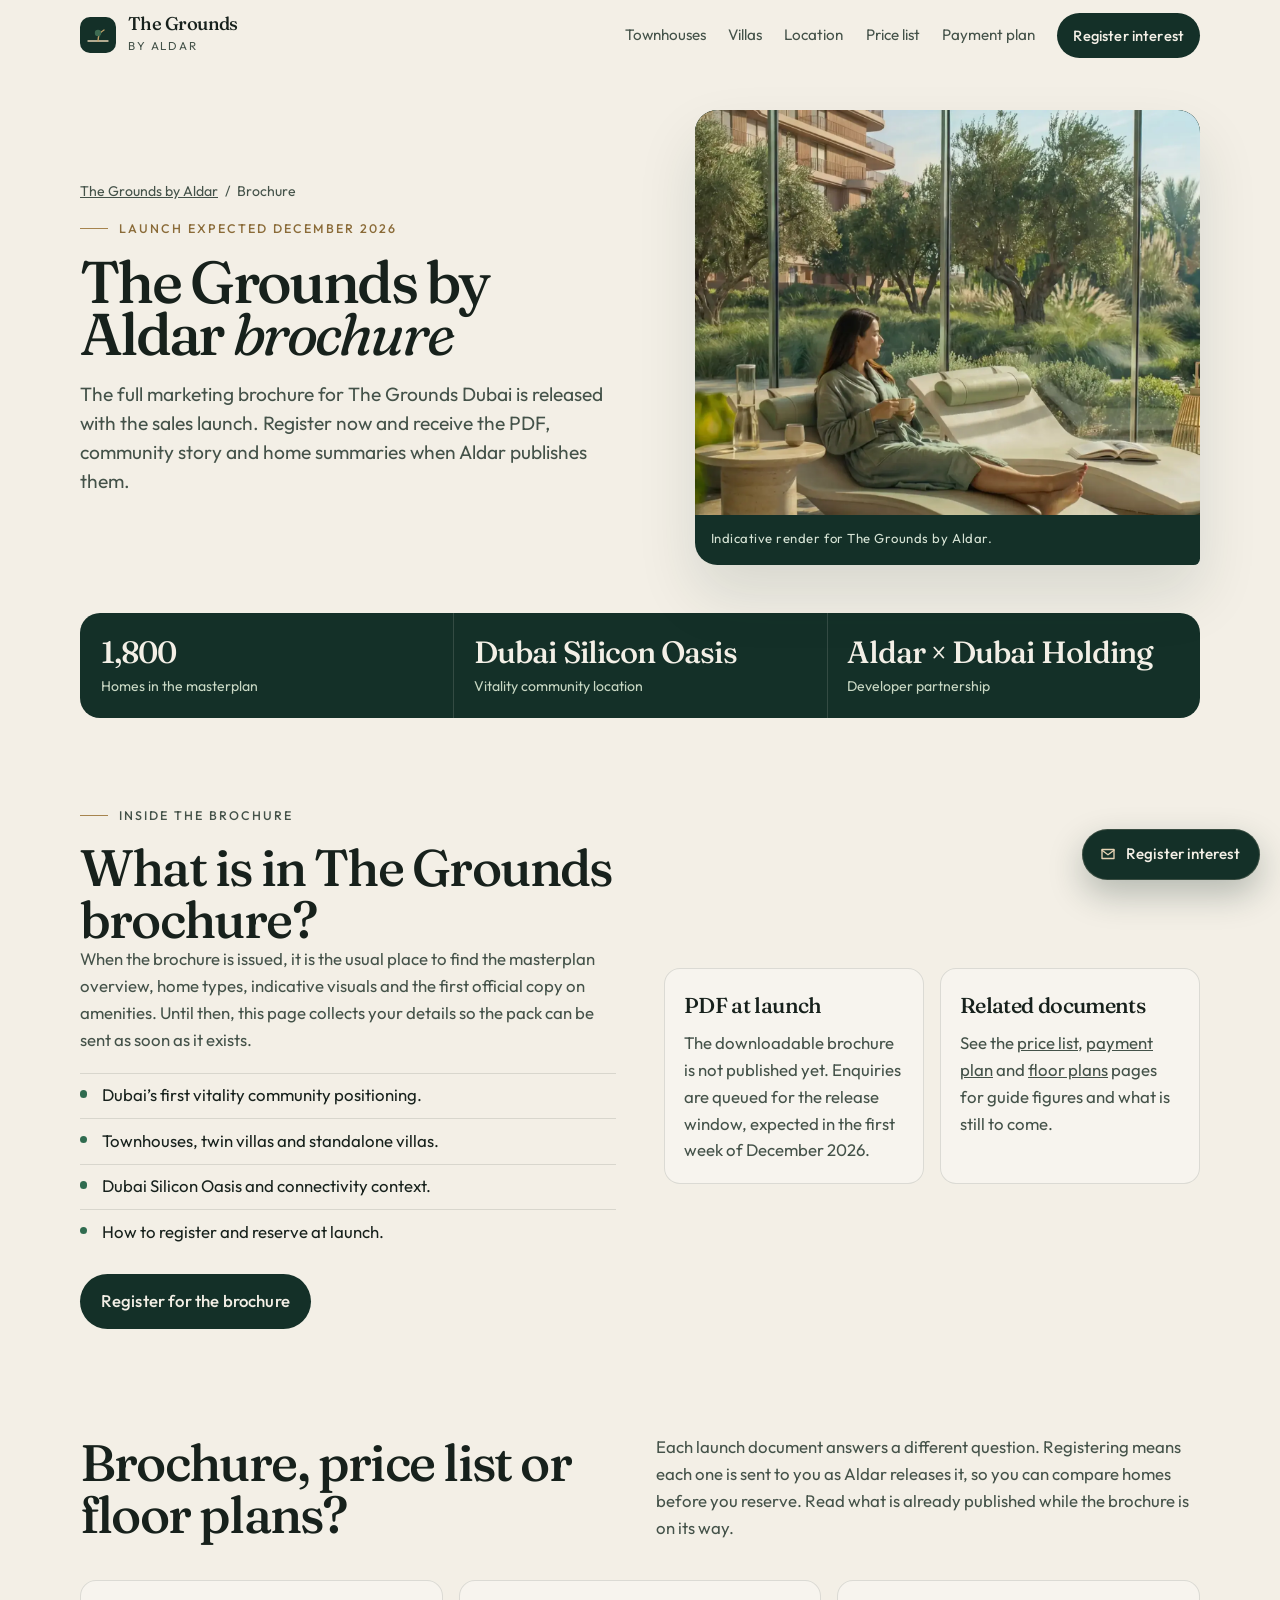
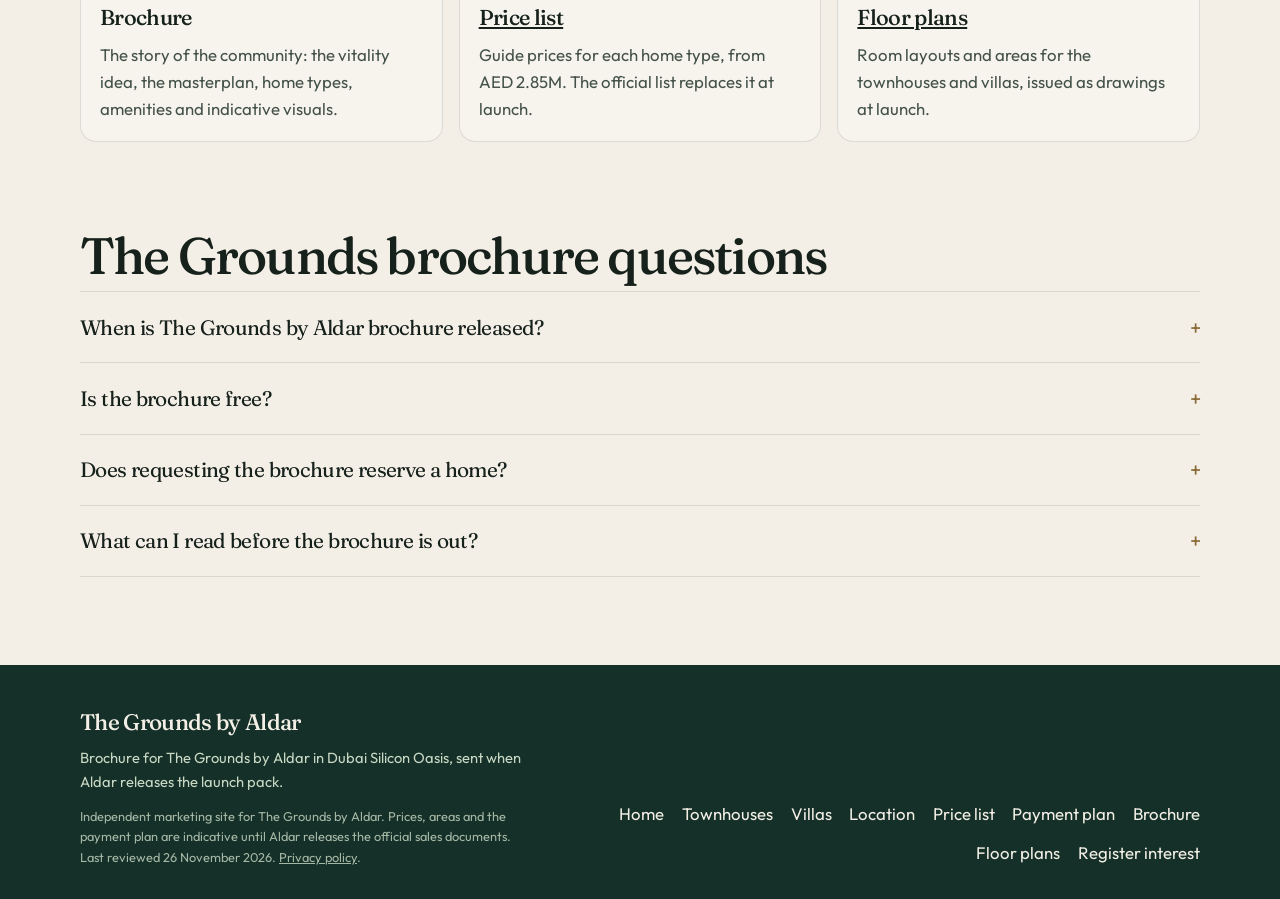
==== commit 69b75535: "Banner picture on every subpage; video still as home hero image. - Home: hero-poster.webp (frame at " ====
--- a/brochure/index.html
+++ b/brochure/index.html
@@ -25,6 +25,7 @@
   <meta name="indexnow" content="95e171fb8d6144fe8e148624938d73c3">
   <link rel="describedby" href="https://thegrounds.ae/llms.txt">
   <link rel="icon" href="../assets/favicon.svg" type="image/svg+xml">
+  <link rel="preload" as="image" href="../assets/lifestyle-garden-lounge.webp" fetchpriority="high">
   <link rel="stylesheet" href="../css/styles.css">
   <script>
     window.dataLayer = window.dataLayer || [];
@@ -125,19 +126,23 @@
   </header>
 
   <main id="content">
-    <header class="wrap page-hero">
-      <nav class="crumbs" aria-label="Breadcrumb"><a href="../">The Grounds by Aldar</a> <span aria-hidden="true">/</span> <span aria-current="page">Brochure</span></nav>
-      <p class="eyebrow"><span></span> Launch expected December 2026</p>
-      <h1>The Grounds by Aldar <em>brochure</em></h1>
-      <p class="lede">The full marketing brochure for The Grounds Dubai is released with the sales launch. Register now and receive the PDF, community story and home summaries when Aldar publishes them.</p>
+    <header class="wrap page-hero hero hero--sub">
+      <div class="hero-copy">
+        <nav class="crumbs" aria-label="Breadcrumb"><a href="../">The Grounds by Aldar</a> <span aria-hidden="true">/</span> <span aria-current="page">Brochure</span></nav>
+        <p class="eyebrow"><span></span> Launch expected December 2026</p>
+        <h1>The Grounds by Aldar <em>brochure</em></h1>
+        <p class="lede">The full marketing brochure for The Grounds Dubai is released with the sales launch. Register now and receive the PDF, community story and home summaries when Aldar publishes them.</p>
+      </div>
+      <figure class="frame frame--banner frame--sub">
+        <div class="banner-media">
+          <img width="2560" height="1140" src="../assets/lifestyle-garden-lounge.webp" fetchpriority="high" decoding="async" alt="Garden lounge between homes at The Grounds by Aldar in Dubai Silicon Oasis, indicative render.">
+        </div>
+        <figcaption>Indicative render for The Grounds by Aldar.</figcaption>
+      </figure>
     </header>
 
-    <div class="wrap band">
-      <figure class="frame">
-        <img width="2560" height="1140" src="../assets/lifestyle-garden-lounge.webp" fetchpriority="high" decoding="async" alt="Garden lounge between homes at The Grounds by Aldar in Dubai Silicon Oasis, indicative render.">
-        <figcaption>Indicative render for The Grounds by Aldar, not the finished site.</figcaption>
-      </figure>
-      <div class="stats stack">
+    <div class="wrap" style="padding-top: 2rem;">
+      <div class="stats three">
         <div><strong>1,800</strong><span>Homes in the masterplan</span></div>
         <div><strong>Dubai Silicon Oasis</strong><span>Vitality community location</span></div>
         <div><strong>Aldar × Dubai Holding</strong><span>Developer partnership</span></div>
--- a/css/styles.css
+++ b/css/styles.css
@@ -999,7 +999,8 @@
   .frame img { aspect-ratio: 16 / 11; }
 }
 
-@media (max-width: 760px) {
+/* Collapsed menu up to tablet width so header links never wrap */
+@media (max-width: 980px) {
   .nav-toggle { display: inline-flex; }
   .site-nav {
     position: fixed;
@@ -1040,6 +1041,9 @@
     background: var(--brass);
     color: #1c1408;
   }
+}
+
+@media (max-width: 760px) {
   .stats, .stats.halves, .stats.stack, .why-grid, .pillar-grid, .card-grid, .card-grid.three, .steps, .form-grid {
     grid-template-columns: 1fr;
   }
@@ -1089,3 +1093,190 @@
 .hp-field { position: absolute; left: -9999px; width: 1px; height: 1px; overflow: hidden; }
 .form-consent { margin: 0.8rem 0 0; font-size: 0.78rem; color: var(--ink-soft); }
 .form-consent a { color: inherit; }
+
+/* Compact registration popup: fits on one screen without scrolling */
+.enquire-modal { padding: 1rem; }
+.enquire-modal__panel {
+  width: min(100%, 30rem);
+  max-height: calc(100dvh - 2rem);
+  padding: 1.35rem 1.4rem 1.2rem;
+  border-radius: 1.1rem;
+}
+.enquire-modal__close {
+  top: 0.85rem;
+  right: 0.85rem;
+  width: 2rem;
+  height: 2rem;
+  font-size: 1.15rem;
+  border-radius: 999px;
+}
+.enquire-modal__eyebrow { margin-bottom: 0.4rem; font-size: 0.66rem; }
+.enquire-modal__title {
+  margin-bottom: 0.35rem;
+  font-size: clamp(1.45rem, 4vw, 1.75rem);
+  line-height: 1.1;
+}
+.enquire-modal__lede { margin-bottom: 1rem; font-size: 0.85rem; line-height: 1.45; }
+
+.enquire-modal__fields {
+  display: grid;
+  grid-template-columns: 1fr 1fr;
+  gap: 0.65rem 0.6rem;
+}
+.enquire-modal__fields > * { grid-column: 1 / -1; min-width: 0; }
+.enquire-modal__fields > .field:nth-child(1),
+.enquire-modal__fields > .field:nth-child(2) { grid-column: auto; }
+
+.enquire-modal .field { gap: 0.25rem; }
+.enquire-modal__fields .field > span,
+.role-field legend {
+  margin-bottom: 0;
+  font-size: 0.72rem;
+  font-weight: 500;
+  letter-spacing: 0.06em;
+  text-transform: uppercase;
+  color: var(--ink-soft);
+}
+.role-field legend { margin-bottom: 0.25rem; }
+
+.enquire-modal input,
+.enquire-modal select,
+.enquire-modal textarea {
+  height: 2.6rem;
+  padding: 0.45rem 0.75rem;
+  border-radius: 0.6rem;
+  font-size: 1rem; /* 16px: stops iOS zooming into the field */
+  transition: border-color 0.15s ease, box-shadow 0.15s ease;
+}
+.enquire-modal input:focus,
+.enquire-modal select:focus,
+.enquire-modal textarea:focus {
+  outline: none;
+  border-color: var(--leaf);
+  box-shadow: 0 0 0 3px rgba(47, 107, 79, 0.15);
+}
+.enquire-modal textarea {
+  height: auto;
+  min-height: 3.8rem;
+  padding-top: 0.55rem;
+  line-height: 1.4;
+  resize: none;
+}
+.phone-field { grid-template-columns: 5.4rem minmax(0, 1fr); gap: 0.4rem; }
+.phone-dial { font-size: 0.9rem; }
+
+.role-toggle { gap: 0.4rem; }
+.role-toggle__btn {
+  height: 2.4rem;
+  padding: 0 0.75rem;
+  border-radius: 0.6rem;
+  font-size: 0.9rem;
+}
+.role-toggle__btn.is-active {
+  border-color: var(--forest);
+  background: var(--forest);
+  color: var(--cream);
+}
+
+.enquire-modal .btn-block { height: 2.85rem; padding-block: 0; margin-top: 0.15rem; font-size: 0.95rem; }
+.enquire-modal .form-error { margin: 0; font-size: 0.85rem; }
+.enquire-modal .form-consent { margin: 0; font-size: 0.72rem; line-height: 1.4; text-align: center; }
+.enquire-modal .form-success { padding: 1.25rem; }
+.enquire-modal .form-success h3 { font-size: 1.5rem; }
+
+@media (max-width: 480px) {
+  .enquire-modal { padding: 0.6rem; align-items: flex-end; }
+  .enquire-modal__panel {
+    max-height: calc(100dvh - 1.2rem);
+    padding: 1.15rem 1.1rem 1rem;
+    border-radius: 1.1rem 1.1rem 0.8rem 0.8rem;
+  }
+  .enquire-modal__fields { grid-template-columns: 1fr; gap: 0.55rem; }
+  .enquire-modal__fields > .field:nth-child(1),
+  .enquire-modal__fields > .field:nth-child(2) { grid-column: 1 / -1; }
+  .enquire-modal__lede { display: none; }
+}
+
+/* Hero banner: fixed-ratio box, image underneath, video fades in on top, both cropped to fill */
+.frame--banner .banner-media {
+  position: relative;
+  width: 100%; /* definite width: max-height then trims height only, never width */
+  aspect-ratio: 3 / 4; /* the clip is 9:16 portrait; crop only the bottom */
+  max-height: 80vh;
+  overflow: hidden;
+  background: var(--forest);
+}
+.frame--banner .banner-media img,
+.frame--banner .banner-media video {
+  position: absolute;
+  inset: 0;
+  display: block;
+  width: 100%;
+  height: 100%;
+  aspect-ratio: auto;
+  object-fit: cover;
+  object-position: 50% 0; /* keep the logo (top) and title (middle) in frame */
+}
+.frame--banner .hero-banner,
+.frame--banner.has-banner-video .hero-banner {
+  display: block;
+  opacity: 0;
+  transition: opacity 0.6s ease;
+}
+.frame--banner.has-banner-video .hero-banner { opacity: 1; }
+.frame--banner .hero-banner-fallback,
+.frame--banner.has-banner-video .hero-banner-fallback { display: block; }
+@media (max-width: 980px) {
+  .frame--banner .banner-media { aspect-ratio: 4 / 5; max-height: 75vh; }
+}
+@media (prefers-reduced-motion: reduce) {
+  .frame--banner .hero-banner { transition: none; }
+}
+
+/* Floating "Register interest" button */
+.float-cta {
+  position: fixed;
+  right: max(1.25rem, env(safe-area-inset-right));
+  bottom: max(1.25rem, env(safe-area-inset-bottom));
+  z-index: 150;
+  display: inline-flex;
+  align-items: center;
+  gap: 0.55rem;
+  padding: 0.85rem 1.25rem 0.85rem 1.05rem;
+  border-radius: 999px;
+  background: var(--forest);
+  color: var(--cream);
+  font-weight: 500;
+  font-size: 0.95rem;
+  text-decoration: none;
+  box-shadow: 0 14px 34px rgba(20, 48, 40, 0.28), inset 0 0 0 1px rgba(230, 211, 180, 0.18);
+  opacity: 0;
+  transform: translateY(12px);
+  pointer-events: none;
+  transition: opacity 0.25s ease, transform 0.25s ease, background 0.2s ease;
+}
+.float-cta.is-visible { opacity: 1; transform: none; pointer-events: auto; }
+.float-cta:hover { background: var(--forest-2); color: var(--cream); }
+.float-cta:focus-visible { outline: 2px solid var(--brass); outline-offset: 3px; }
+.float-cta svg { color: #e6d3b4; flex: none; }
+body.enquire-open .float-cta,
+body.nav-open .float-cta { opacity: 0; pointer-events: none; }
+@media (max-width: 480px) {
+  .float-cta { padding: 0.75rem 1.05rem 0.75rem 0.9rem; font-size: 0.9rem; }
+}
+@media (prefers-reduced-motion: reduce) {
+  .float-cta { transition: none; }
+}
+
+/* Subpage banner: same layout as the home hero (copy left, picture right) */
+.hero--sub { align-items: center; padding: 2.4rem 0 1rem; }
+.hero--sub .hero-copy { min-width: 0; }
+.hero--sub h1 { font-size: clamp(2.6rem, 4.6vw, 4.2rem); max-width: none; }
+.frame--sub .banner-media { aspect-ratio: 5 / 4; max-height: 70vh; }
+.frame--sub .banner-media img { object-position: center; }
+.stats.three { grid-template-columns: repeat(3, 1fr); }
+@media (max-width: 980px) {
+  .hero--sub { gap: 1.6rem; }
+  .frame--sub .banner-media { aspect-ratio: 16 / 10; max-height: none; }
+  .stats.three { grid-template-columns: 1fr; }
+}
